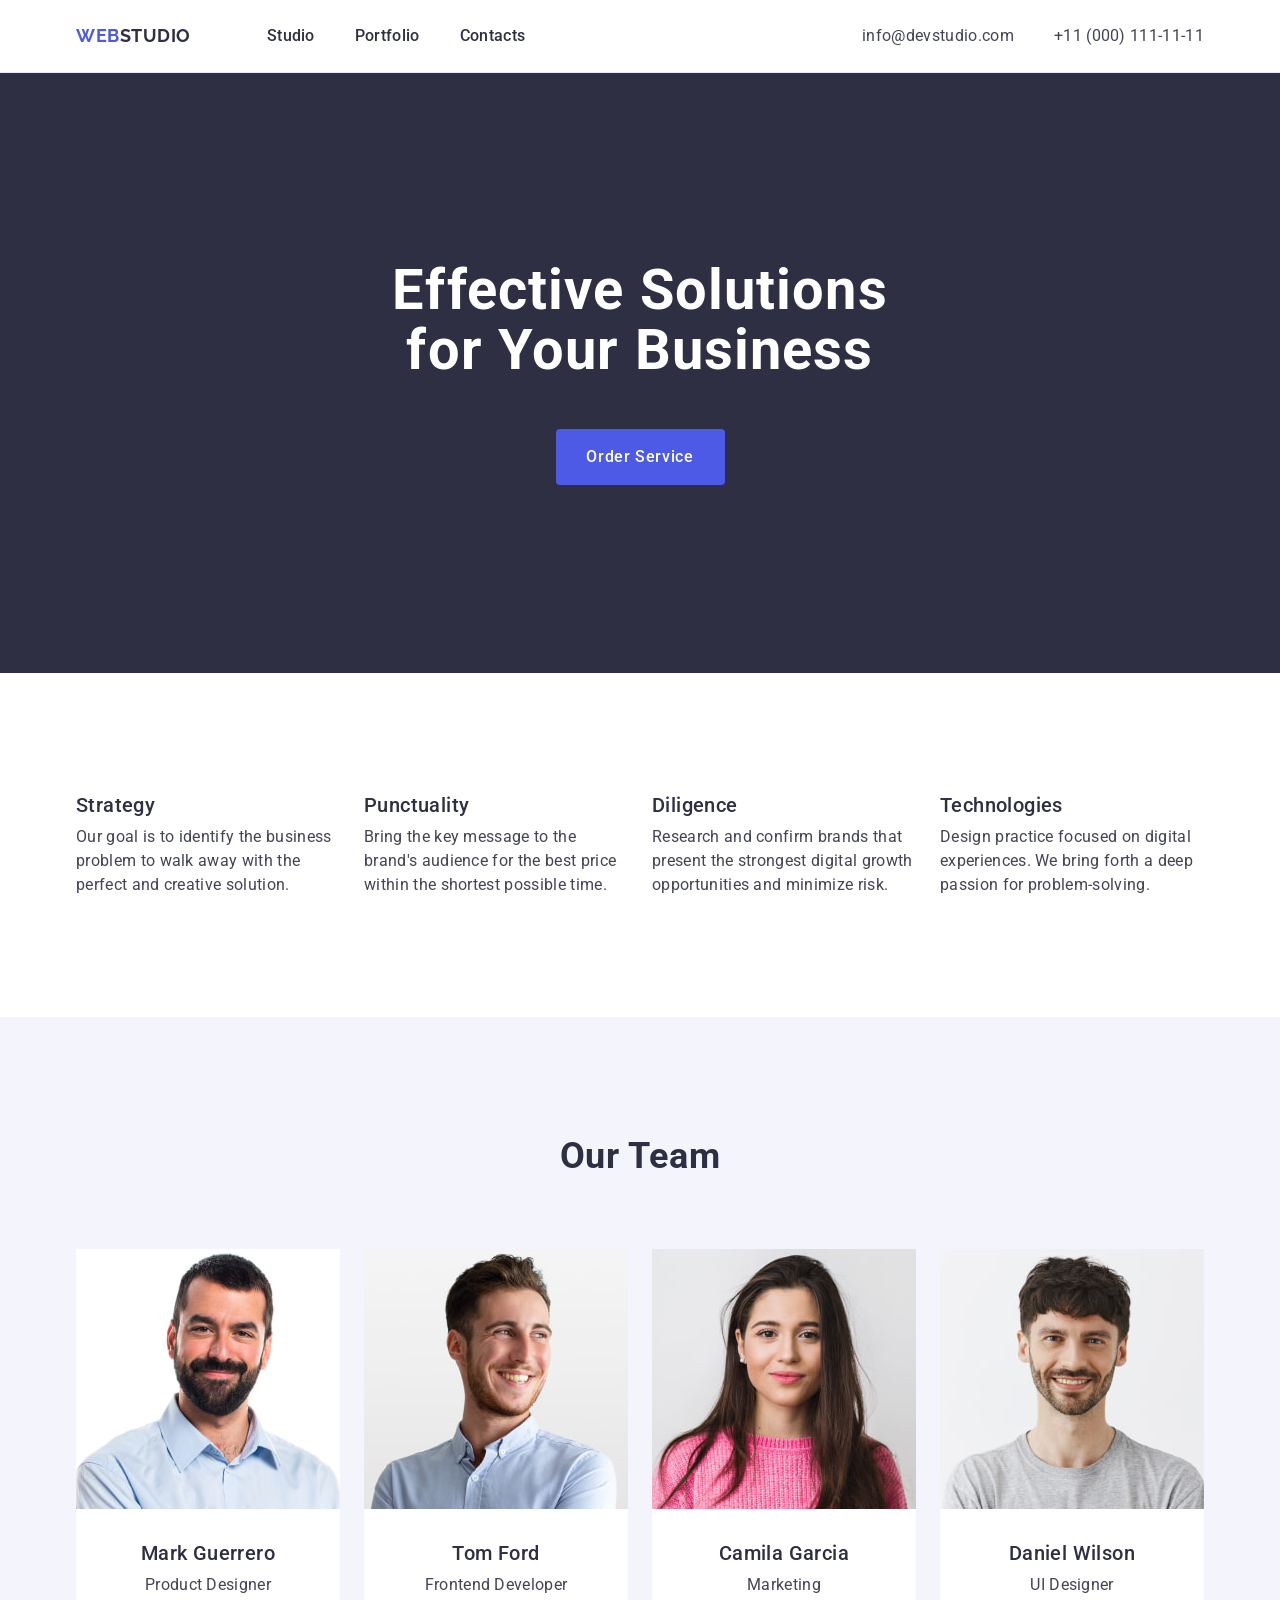
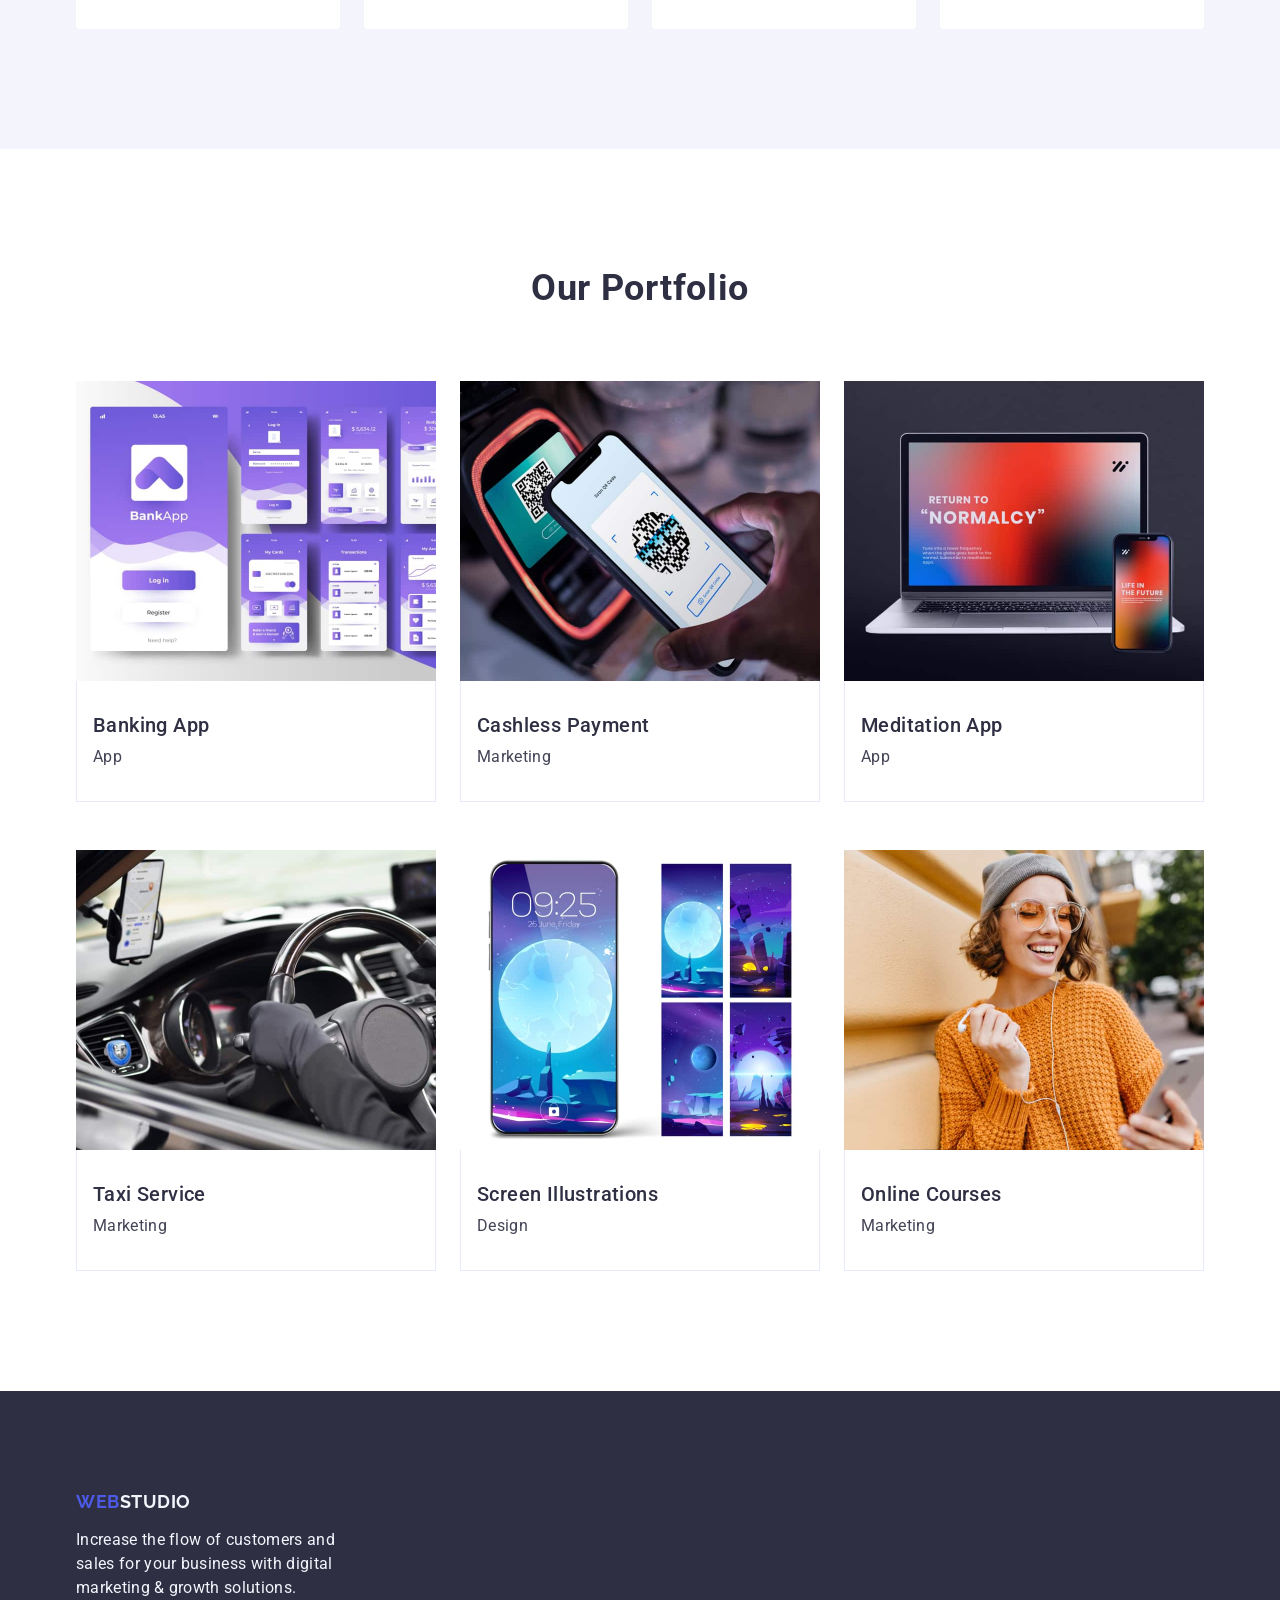
==== index.html @ eda713e6 "Initial commit" ====
<!DOCTYPE html>
<html lang="en">
  <head>
    <meta charset="UTF-8" />
    <meta http-equiv="X-UA-Compatible" content="IE=edge" />
    <meta name="viewport" content="width=device-width, initial-scale=1.0" />
    <meta name="description" content="Effective Solutions for Your Business" />
    <title>WebStudio</title>
    <link rel="preconnect" href="https://fonts.googleapis.com" />
    <link rel="preconnect" href="https://fonts.gstatic.com" crossorigin />
    <link
      rel="stylesheet"
      href="https://fonts.googleapis.com/css2?family=Raleway:wght@800&family=Roboto:wght@400;500;700&display=swap"
    />
    <link
      rel="stylesheet"
      href="https://cdnjs.cloudflare.com/ajax/libs/modern-normalize/2.0.0/modern-normalize.min.css"
    />
    <link rel="stylesheet" href="./css/styles.css" />
  </head>
  <body class="body">
    <!--Header section-->
    <header class="header">
      <div class="container header-container">
        <nav class="header-nav">
          <a class="header-logo link" href="./index.html"
            >Web<span class="accent">Studio</span></a
          >
          <ul class="header-list">
            <li>
              <a class="header-link link" href="./index.html">Studio</a>
            </li>
            <li>
              <a class="header-link link" href="">Portfolio</a>
            </li>
            <li>
              <a class="header-link link" href="">Contacts</a>
            </li>
          </ul>
        </nav>
        <address class="address">
          <ul class="address-list">
            <li class="address-item">
              <a class="contacts-link link" href="mailto:info@devstudio.com"
                >info@devstudio.com</a
              >
            </li>
            <li class="address-item">
              <a class="contacts-link link" href="tel:+110001111111"
                >+11 (000) 111-11-11</a
              >
            </li>
          </ul>
        </address>
      </div>
    </header>
    <!--Main block-->
    <main>
      <!--Hero section-->
      <section class="hero">
        <div class="container">
          <h1 class="hero-title">Effective Solutions for Your Business</h1>
          <button class="hero-button" type="button">Order Service</button>
        </div>
      </section>
      <!--Benefits section-->
      <section class="benefits">
        <div class="container">
          <h2 class="visually-hidden">Benefits section</h2>
          <ul class="benefits-list">
            <li class="benefits-item">
              <h3 class="benefits-titles">Strategy</h3>
              <p class="benefits-text">
                Our goal is to identify the business problem to walk away with
                the perfect and creative solution.
              </p>
            </li>
            <li class="benefits-item">
              <h3 class="benefits-titles">Punctuality</h3>
              <p class="benefits-text">
                Bring the key message to the brand's audience for the best price
                within the shortest possible time.
              </p>
            </li>
            <li class="benefits-item">
              <h3 class="benefits-titles">Diligence</h3>
              <p class="benefits-text">
                Research and confirm brands that present the strongest digital
                growth opportunities and minimize risk.
              </p>
            </li>
            <li class="benefits-item">
              <h3 class="benefits-titles">Technologies</h3>
              <p class="benefits-text">
                Design practice focused on digital experiences. We bring forth a
                deep passion for problem-solving.
              </p>
            </li>
          </ul>
        </div>
      </section>
      <!--Team section-->
      <section class="team">
        <div class="container">
          <h2 class="team-title">Our Team</h2>
          <ul class="team-list">
            <li class="team-item">
              <img src="./images/imgdd.jpg" alt="markguerrero" width="264" />
              <div class="team-container">
                <h3 class="team-titles">Mark Guerrero</h3>
                <p class="team-text">Product Designer</p>
              </div>
            </li>
            <li class="team-item">
              <img src="./images/imgqq.jpg" alt="tomford" width="264" />
              <div class="team-container">
                <h3 class="team-titles">Tom Ford</h3>
                <p class="team-text">Frontend Developer</p>
              </div>
            </li>
            <li class="team-item">
              <img src="./images/imgpp.jpg" alt="camilagarcia" width="264" />
              <div class="team-container">
                <h3 class="team-titles">Camila Garcia</h3>
                <p class="team-text">Marketing</p>
              </div>
            </li>
            <li class="team-item">
              <img src="./images/imgll.jpg" alt="danielwilson" width="264" />
              <div class="team-container">
                <h3 class="team-titles">Daniel Wilson</h3>
                <p class="team-text">UI Designer</p>
              </div>
            </li>
          </ul>
        </div>
      </section>
      <!--Portfolio section-->
      <section class="portfolio">
        <div class="container">
          <h2 class="portfolio-title">Our Portfolio</h2>
          <ul class="portfolio-list">
            <li class="portfolio-item">
              <img src="./images/img-app.jpg" alt="bank-app-img" width="360" />
              <div class="portfolio-container">
                <h3 class="row-title">Banking App</h3>
                <p class="row-text">App</p>
              </div>
            </li>
            <li class="portfolio-item">
              <img src="./images/img-pay.jpg" alt="qr-code-img" width="360" />
              <div class="portfolio-container">
                <h3 class="row-title">Cashless Payment</h3>
                <p class="row-text">Marketing</p>
              </div>
            </li>
            <li class="portfolio-item">
              <img
                src="./images/img-gadgets.jpg"
                alt="life-in-the-future-img"
                width="360"
              />
              <div class="portfolio-container">
                <h3 class="row-title">Meditation App</h3>
                <p class="row-text">App</p>
              </div>
            </li>
            <li class="portfolio-item">
              <img
                src="./images/img-nav.jpg"
                alt="navigation-img"
                width="360"
              />
              <div class="portfolio-container">
                <h3 class="row-title">Taxi Service</h3>
                <p class="row-text">Marketing</p>
              </div>
            </li>
            <li class="portfolio-item">
              <img
                src="./images/img-phone.jpg"
                alt="wallpaper-theme-img"
                width="360"
              />
              <div class="portfolio-container">
                <h3 class="row-title">Screen Illustrations</h3>
                <p class="row-text">Design</p>
              </div>
            </li>
            <li class="portfolio-item">
              <img
                src="./images/img-girl.jpg"
                alt="girl-airpods-img"
                width="360"
              />
              <div class="portfolio-container">
                <h3 class="row-title">Online Courses</h3>
                <p class="row-text">Marketing</p>
              </div>
            </li>
          </ul>
        </div>
      </section>
    </main>
    <!--Footer section-->
    <footer class="footer">
      <div class="container">
        <a class="footer-logo link" href="./index.html"
          >Web<span class="footer-accent">Studio</span></a
        >
        <p class="footer-text">
          Increase the flow of customers and sales for your business with
          digital marketing & growth solutions.
        </p>
      </div>
    </footer>
  </body>
</html>
---- css/styles.css ----
body {
  font-family: "Roboto", sans-serif;
  color: #434455;
  background-color: var(--primary-white-color);
}
a {
  text-decoration: none;
}
p,
h1,
h2,
h3,
h4,
h5,
h6 {
  margin-top: 0;
  margin-bottom: 0;
}
ul,
ol {
  margin-top: 0;
  margin-bottom: 0;
  padding-left: 0;
}
li {
  list-style-type: none;
}
button {
  cursor: pointer;
}
img {
  display: block;
}
.container {
  max-width: 1158px;
  padding-left: 15px;
  padding-right: 15px;
  margin: 0 auto;
}
:root {
  --primary-white-color: #ffffff;
  --brand-color: #2e2f42;
  --primary-accent-color: #4d5ae5;
  --secondary-accent-color: #f4f4fd;
  --primary-color: #434455;
  --active-link-color: #404bbf;
}

/*Header section*/
.header {
  background: #ffffff;
  border-bottom: 1px solid #e7e9fc;
}
.header-list {
  display: flex;
  gap: 40px;
}
.header-container {
  display: flex;
  align-items: center;
  margin: 0 auto;
}
.header-nav {
  display: flex;
  margin-right: auto;
  align-items: center;
}
.header-logo {
  font-family: "Raleway", sans-serif;
  font-weight: 700;
  font-size: 18px;
  line-height: 1.17;
  letter-spacing: 0.03em;
  text-transform: uppercase;
  color: #4d5ae5;
  margin-right: 76px;
}
.link {
  text-decoration: none;
}
.accent {
  color: var(--brand-color);
}
.header-link {
  font-weight: 500;
  font-size: 16px;
  line-height: 1.5;
  letter-spacing: 0.02em;
  color: var(--brand-color);
  padding: 24px 0;
  display: block;
}
.header-link:hover {
  color: #404bbf;
}
.header-link:focus {
  color: #404bbf;
}
.address {
  font-style: normal;
  color: #434455;
}
.address-list {
  display: flex;
  gap: 40px;
  align-items: center;
}
.address-item {
  font-style: normal;
  font-weight: 400;
  font-size: 16px;
  line-height: 1.5;
  letter-spacing: 0.02em;
}
.contacts-link {
  color: #434455;
}
.contacts-link:hover {
  color: #404bbf;
}
.contacts-link:focus {
  color: #404bbf;
}
/*Hero section*/
.hero {
  background: var(--brand-color);
  padding-top: 188px;
  padding-bottom: 188px;
}
.hero-title {
  font-style: normal;
  font-weight: 700;
  font-size: 56px;
  line-height: 1.07;
  text-align: center;
  letter-spacing: 0.02em;
  margin-left: auto;
  margin-right: auto;
  color: #ffffff;
  margin-bottom: 48px;
  max-width: 496px;
}
.hero-button {
  font-family: "Roboto", sans-serif;
  font-weight: 500;
  font-size: 16px;
  line-height: 1.5;
  letter-spacing: 0.04em;
  cursor: pointer;
  background: #4d5ae5;
  color: #ffffff;
  margin-left: auto;
  margin-right: auto;
  border: none;
  height: 56px;
  display: block;
  min-width: 169px;
  border-radius: 4px;
}
.hero-button:hover {
  background-color: #404bbf;
}
.hero-button:focus {
  background-color: #404bbf;
}
/*Benefits section*/
.benefits {
  background-color: #ffffff;
  padding-top: 120px;
  padding-bottom: 120px;
}
.benefits-list {
  display: flex;
  flex-wrap: wrap;
  justify-content: center;
  gap: 24px;
}
.benefits-item {
  width: calc((100% - 72px) / 4);
  flex-shrink: 0;
}
.benefits-titles {
  font-style: normal;
  font-weight: 500;
  font-size: 20px;
  line-height: 1.2;
  letter-spacing: 0.02em;
  color: var(--brand-color);
  margin-bottom: 8px;
}
.benefits-text {
  font-size: 16px;
  line-height: 1.5;
  letter-spacing: 0.02em;
  color: #434455;
}
/*Team section*/
.team {
  padding-top: 120px;
  padding-bottom: 120px;
  background-color: #f4f4fd;
}
.team-container {
  padding-top: 32px;
  padding-bottom: 32px;
  text-align: center;
}
.team-list {
  display: flex;
  flex-wrap: wrap;
  justify-content: center;
  gap: 24px;
}
.team-title {
  font-style: normal;
  font-weight: 700;
  font-size: 36px;
  line-height: 1.11;
  text-align: center;
  letter-spacing: 0.02em;
  text-transform: capitalize;
  color: var(--brand-color);
  margin-bottom: 72px;
}
.team-item {
  width: calc((100% - 72px) / 4);
  border-radius: 0px 0px 4px 4px;
  background-color: #ffffff;
}
.team-titles {
  font-style: normal;
  font-weight: 500;
  font-size: 20px;
  line-height: 1.2;
  letter-spacing: 0.02em;
  color: var(--brand-color);
  margin-bottom: 8px;
}
.team-text {
  font-style: normal;
  font-weight: 400;
  font-size: 16px;
  line-height: 1.5;
  letter-spacing: 0.02em;
  color: #434455;
}
/*Portfolio section*/
.portfolio {
  padding-top: 120px;
  padding-bottom: 120px;
  background-color: #ffffff;
}
.portfolio-container {
  padding: 32px 16px;
  border: 1px solid #e7e9fc;
  border-top: none;
}
.portfolio-list {
  display: flex;
  justify-content: center;
  flex-wrap: wrap;
  gap: 48px 24px;
}
.portfolio-item {
  width: calc((100% - 48px) / 3);
}
.portfolio-title {
  font-style: normal;
  font-weight: 700;
  font-size: 36px;
  line-height: 1.11;
  text-align: center;
  letter-spacing: 0.02em;
  text-transform: capitalize;
  color: var(--brand-color);
  margin-bottom: 72px;
}
.main-button {
  font-family: "Roboto", sans-serif;
  font-weight: 500;
  font-size: 16px;
  line-height: 1.5;
  letter-spacing: 0.04em;
  cursor: pointer;
  color: var(--primary-accent-color);
  background-color: var(--secondary-accent-color);
}

.main-button:hover {
  color: #ffffff;
  background-color: #404bbf;
}

.main-button:focus {
  color: #ffffff;
  background-color: #404bbf;
}

.row-title {
  font-weight: 500;
  font-size: 20px;
  line-height: 1.2;
  letter-spacing: 0.02em;
  color: var(--brand-color);
  margin-bottom: 8px;
}

.row-text {
  font-size: 16px;
  line-height: 1.5;
  letter-spacing: 0.02em;
  color: var(--primary-color);
}
/*Footer section*/
.footer {
  padding-top: 100px;
  padding-bottom: 100px;
  background: var(--brand-color);
}
.footer-logo {
  font-family: "Raleway", sans-serif;
  font-weight: 700;
  font-size: 18px;
  line-height: 1.17;
  letter-spacing: 0.03em;
  text-transform: uppercase;
  color: #4d5ae5;
  margin-bottom: 16px;
  display: inline-block;
}
.footer-text {
  width: 264px;
  font-size: 16px;
  line-height: 1.5;
  letter-spacing: 0.02em;
  color: #f4f4fd;
}
.footer-accent {
  color: #f4f4fd;
}
.visually-hidden {
  position: absolute;
  width: 1px;
  height: 1px;
  margin: -1px;
  border: 0;
  padding: 0;
  white-space: nowrap;
  clip-path: inset(100%);
  clip: rect(0 0 0 0);
  overflow: hidden;
}
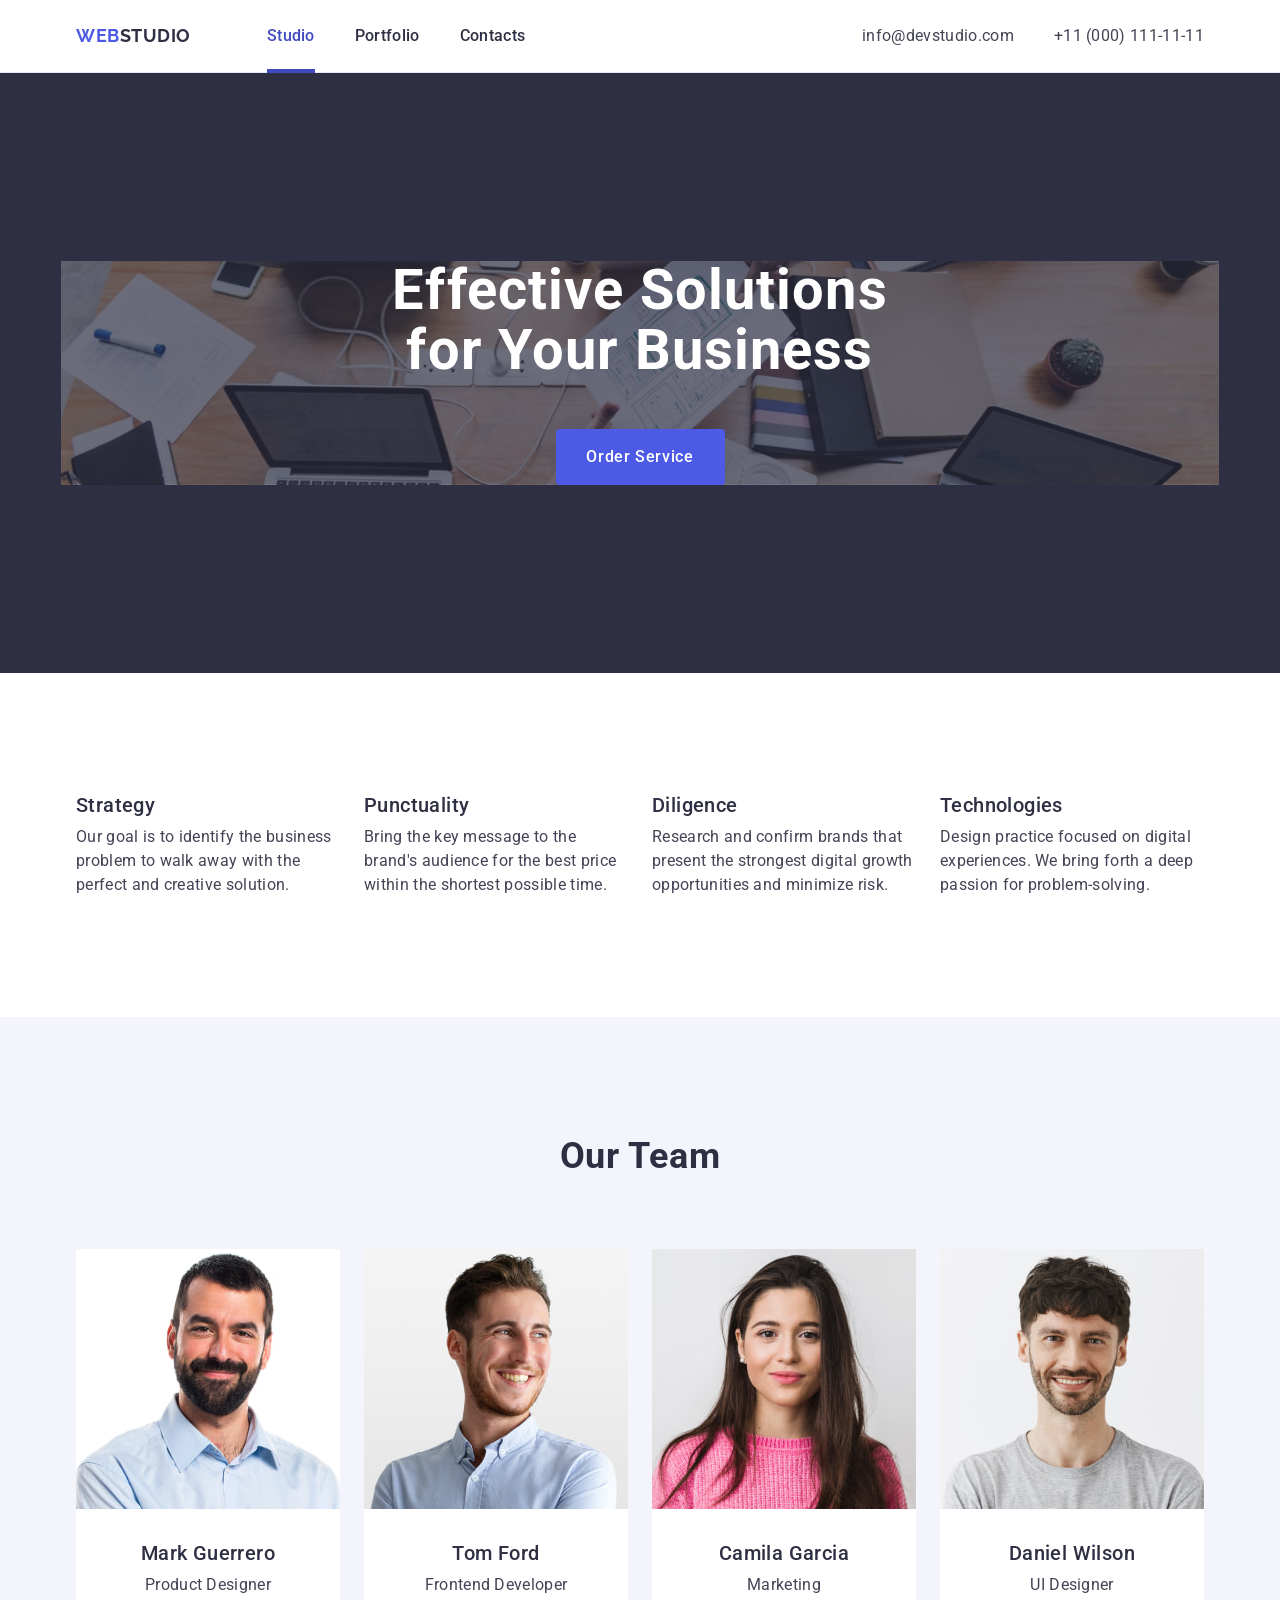
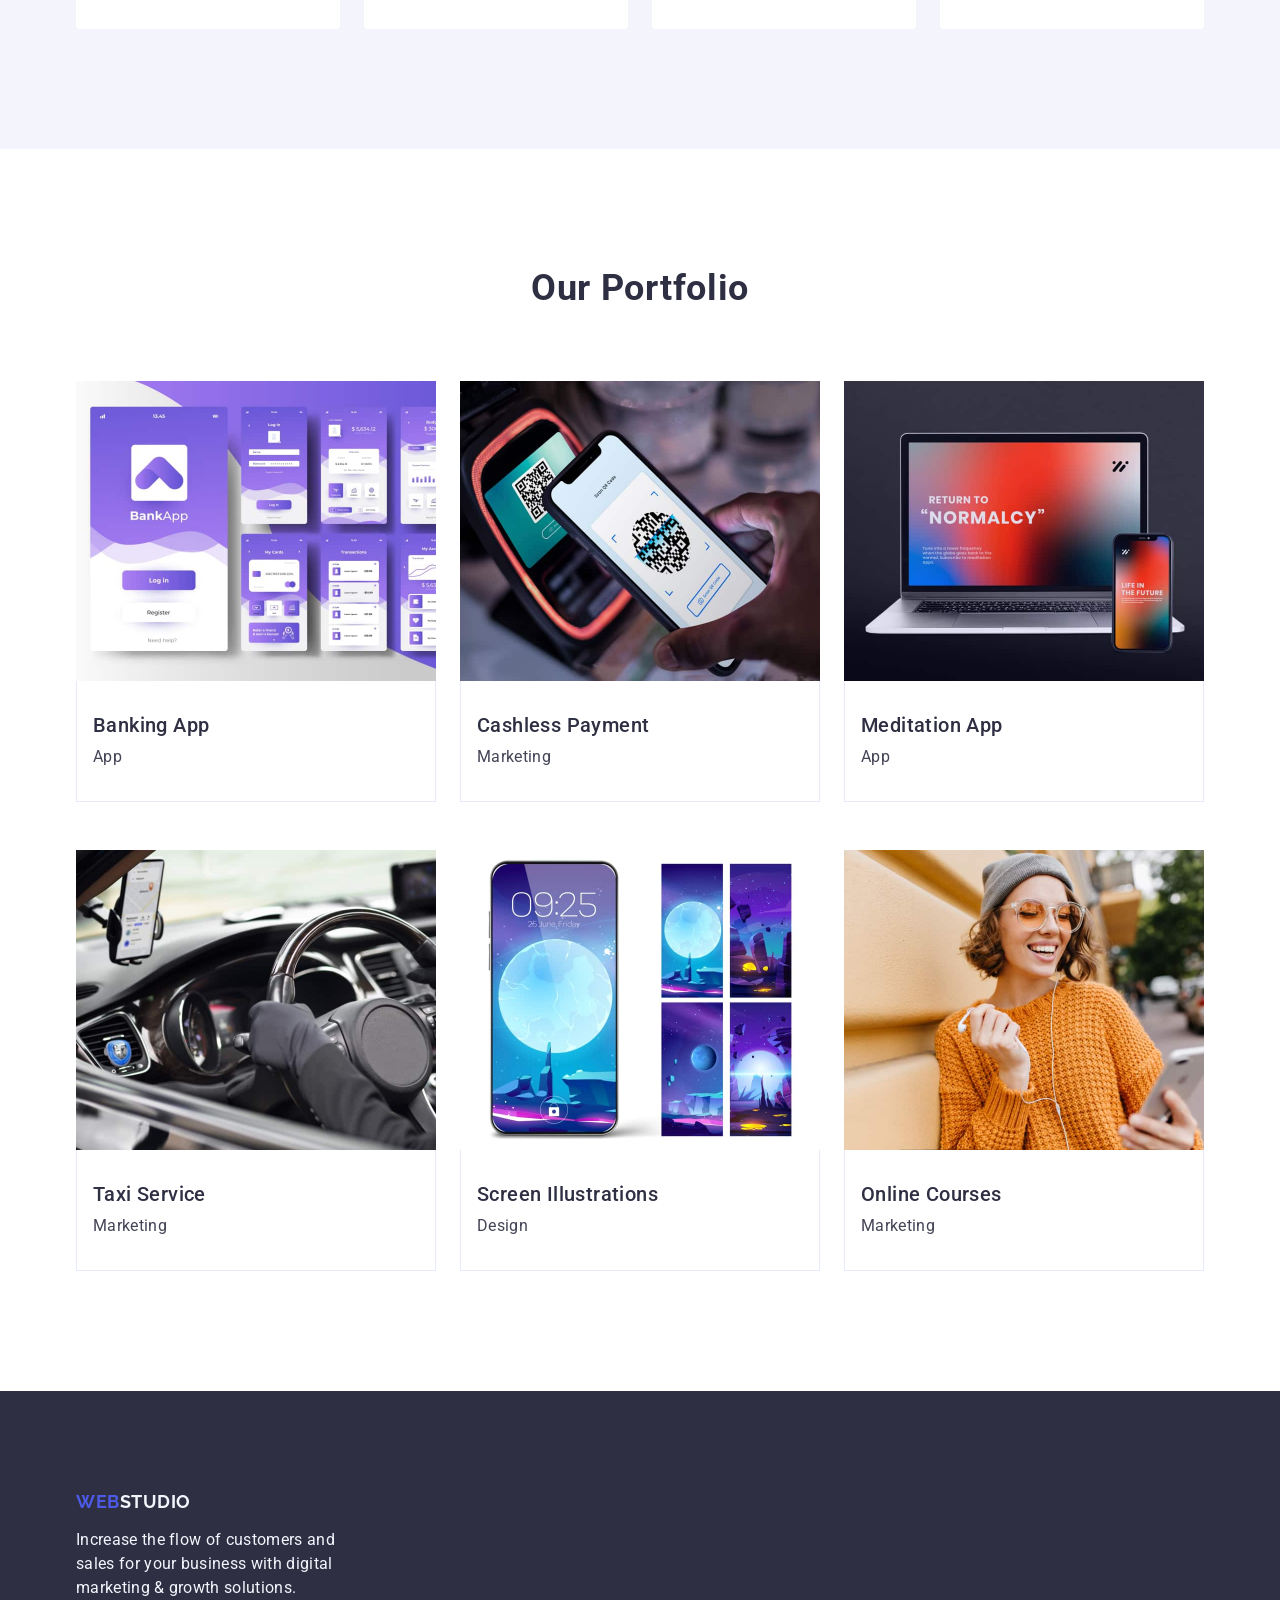
==== commit 059cc03f: "Summary (required)" ====
--- a/index.html
+++ b/index.html
@@ -28,7 +28,7 @@
           >
           <ul class="header-list">
             <li>
-              <a class="header-link link" href="./index.html">Studio</a>
+              <a class="header-link link current" href="./index.html">Studio</a>
             </li>
             <li>
               <a class="header-link link" href="">Portfolio</a>
@@ -58,7 +58,7 @@
     <main>
       <!--Hero section-->
       <section class="hero">
-        <div class="container">
+        <div class="container hero-container">
           <h1 class="hero-title">Effective Solutions for Your Business</h1>
           <button class="hero-button" type="button">Order Service</button>
         </div>
--- a/css/styles.css
+++ b/css/styles.css
@@ -89,6 +89,7 @@
   color: var(--brand-color);
   padding: 24px 0;
   display: block;
+  transition: color 250ms cubic-bezier(0.4, 0, 0.2, 1);
 }
 .header-link:hover {
   color: #404bbf;
@@ -96,8 +97,22 @@
 .header-link:focus {
   color: #404bbf;
 }
+.current {
+  position: relative;
+  color: #404bbf;
+}
+.current::after {
+  content: "";
+  position: absolute;
+  left: 0;
+  bottom: -1px;
+  background-color: #404bbf;
+  height: 4px;
+  width: 100%;
+}
 .address {
   font-style: normal;
+  margin-left: auto;
   color: #434455;
 }
 .address-list {
@@ -106,7 +121,6 @@
   align-items: center;
 }
 .address-item {
-  font-style: normal;
   font-weight: 400;
   font-size: 16px;
   line-height: 1.5;
@@ -114,6 +128,7 @@
 }
 .contacts-link {
   color: #434455;
+  transition: color cubic-bezier(0.4, 0, 0.2, 1);
 }
 .contacts-link:hover {
   color: #404bbf;
@@ -126,6 +141,16 @@
   background: var(--brand-color);
   padding-top: 188px;
   padding-bottom: 188px;
+}
+.hero-container {
+  background-image: linear-gradient(
+      rgba(46, 47, 66, 0.7),
+      rgba(46, 47, 66, 0.7)
+    ),
+    url(../images/people-office\ 1.jpg);
+  background-repeat: no-repeat;
+  background-position: center;
+  background-size: cover;
 }
 .hero-title {
   font-style: normal;
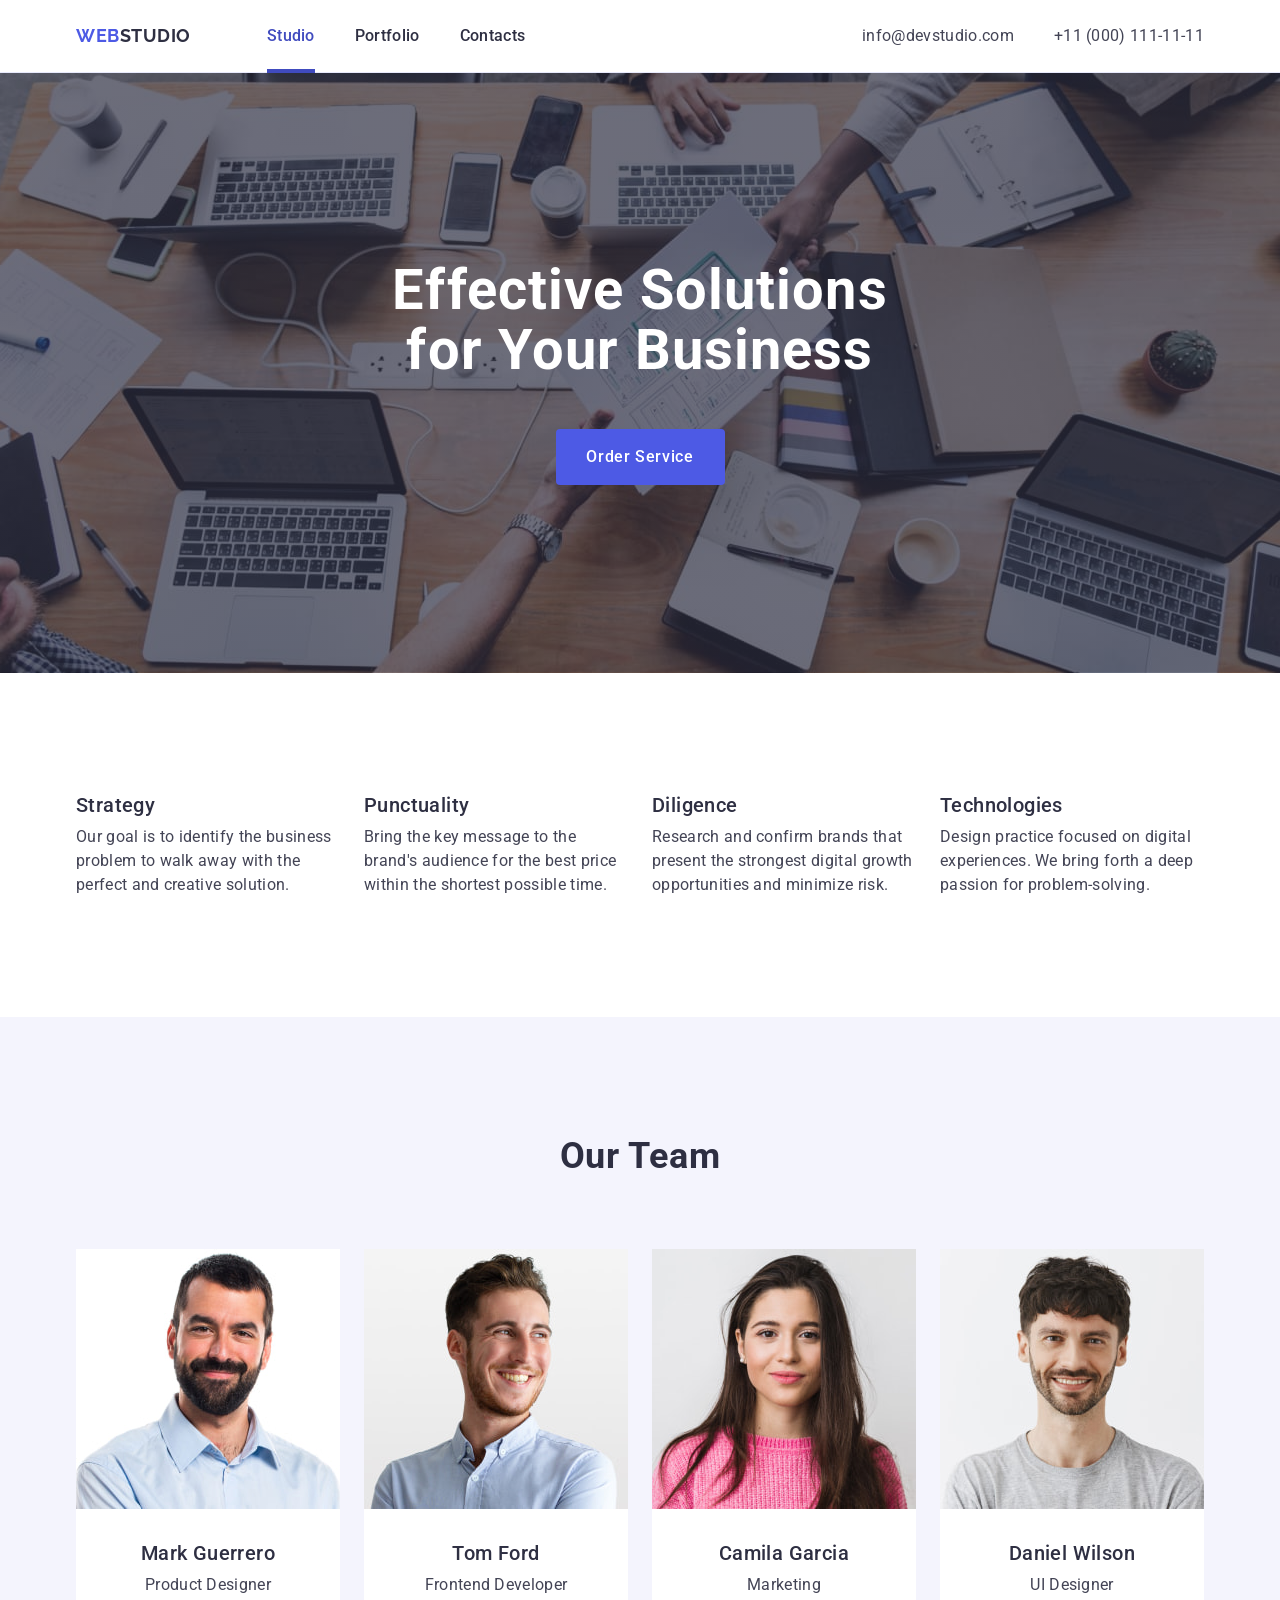
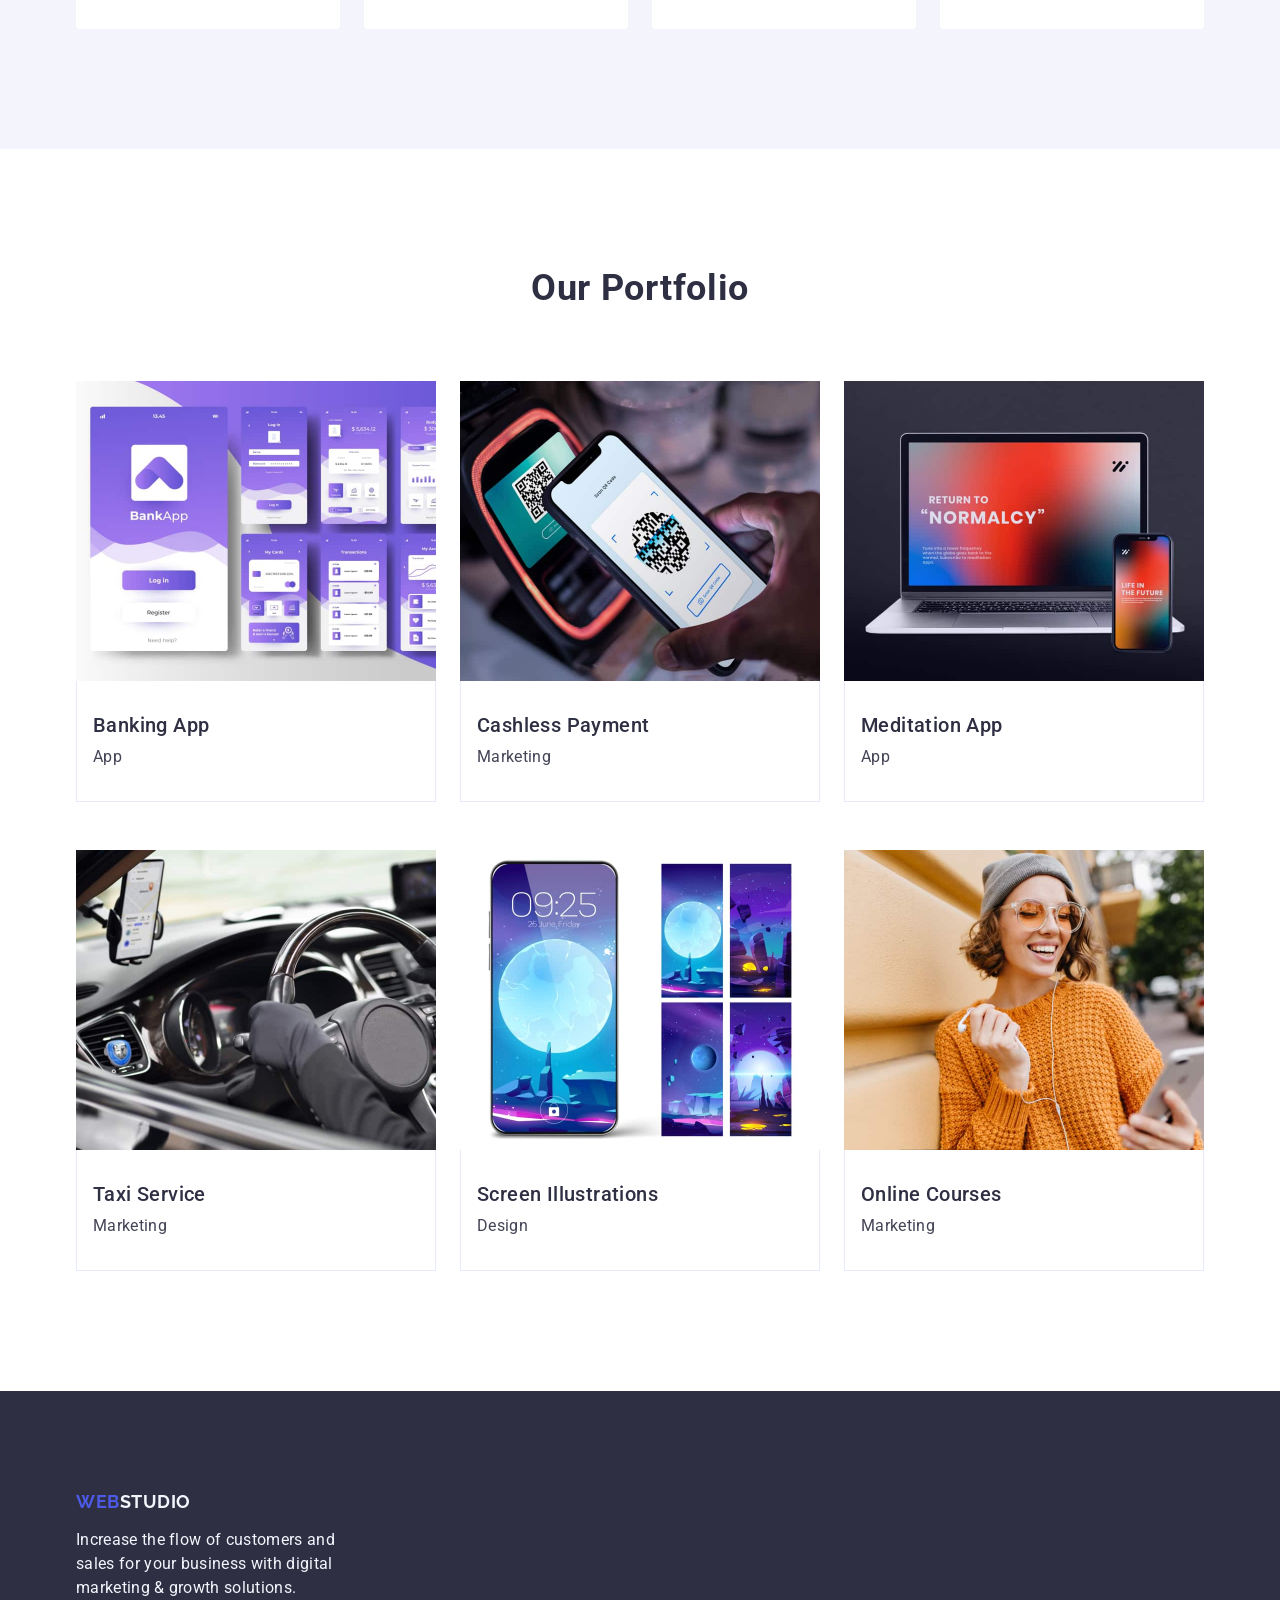
==== commit b3e2a985: "Summary (required)" ====
--- a/index.html
+++ b/index.html
@@ -58,7 +58,7 @@
     <main>
       <!--Hero section-->
       <section class="hero">
-        <div class="container hero-container">
+        <div class="container">
           <h1 class="hero-title">Effective Solutions for Your Business</h1>
           <button class="hero-button" type="button">Order Service</button>
         </div>
--- a/css/styles.css
+++ b/css/styles.css
@@ -141,8 +141,6 @@
   background: var(--brand-color);
   padding-top: 188px;
   padding-bottom: 188px;
-}
-.hero-container {
   background-image: linear-gradient(
       rgba(46, 47, 66, 0.7),
       rgba(46, 47, 66, 0.7)
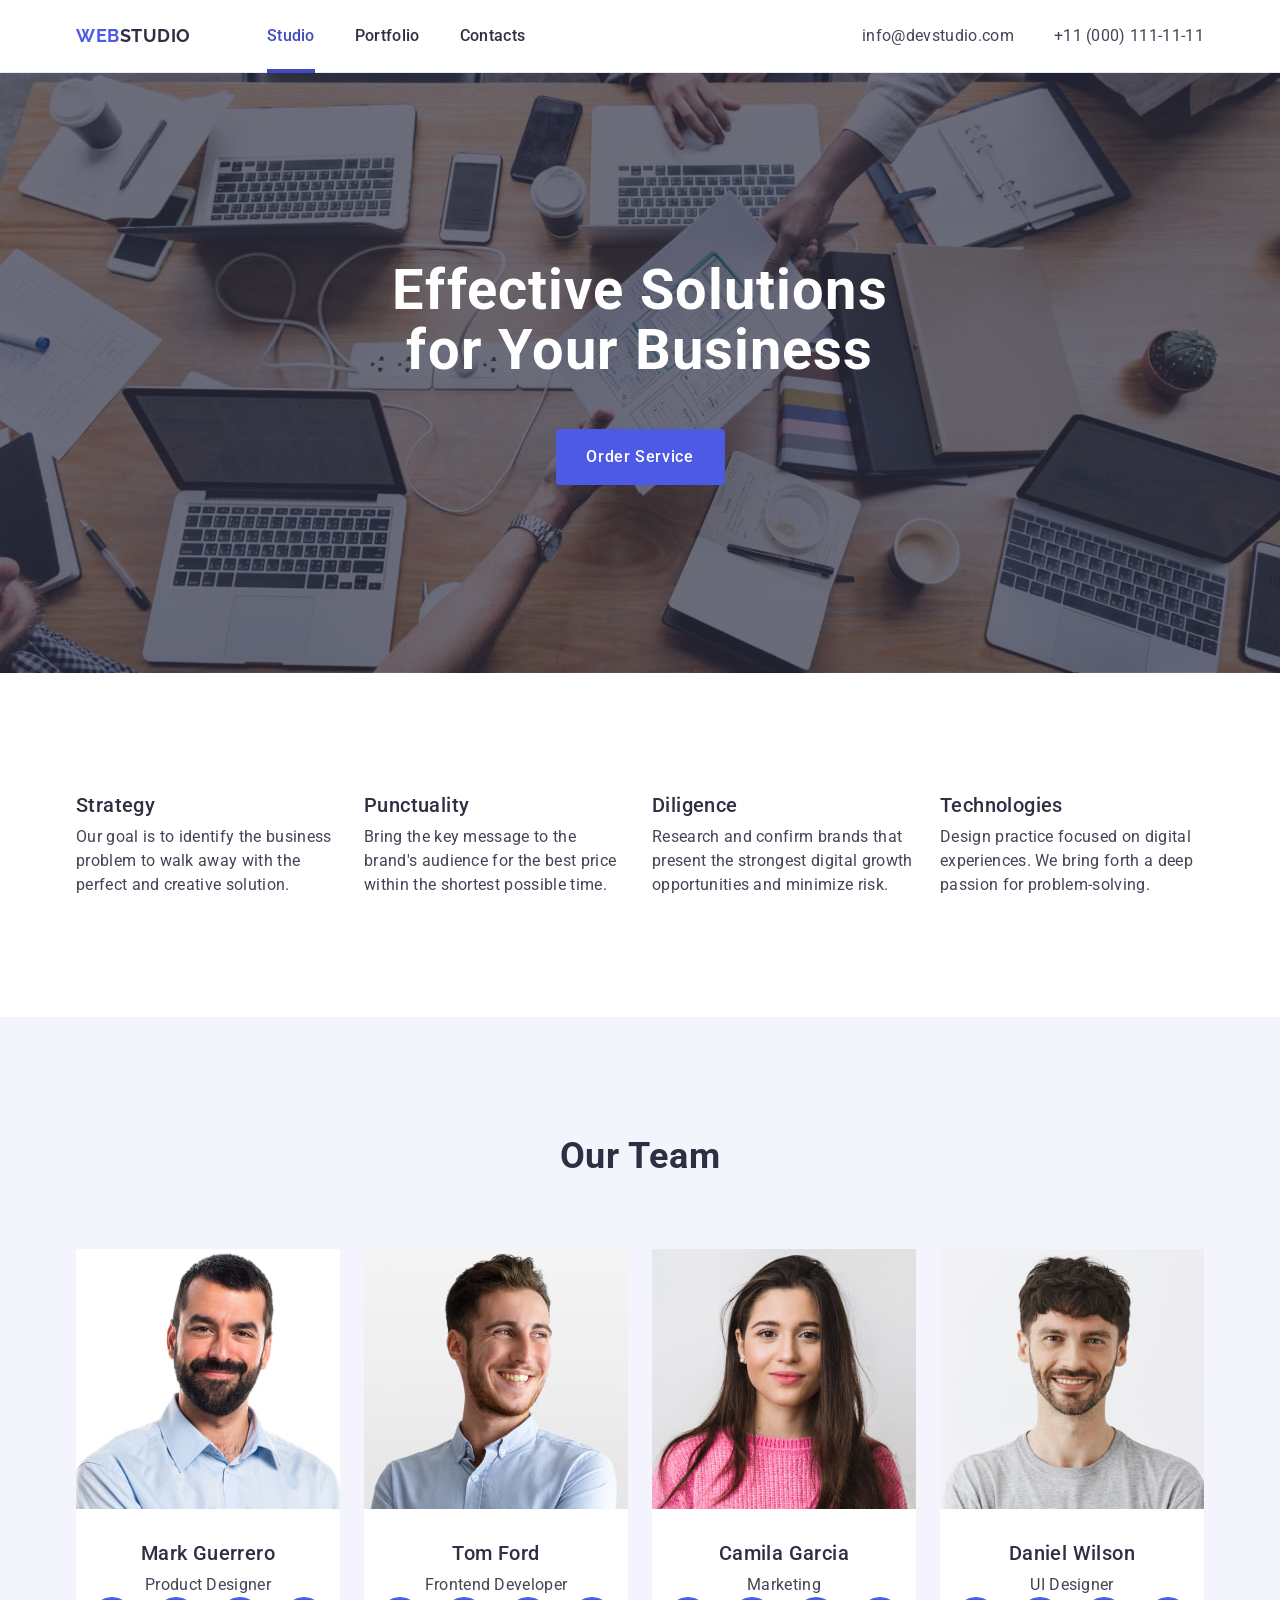
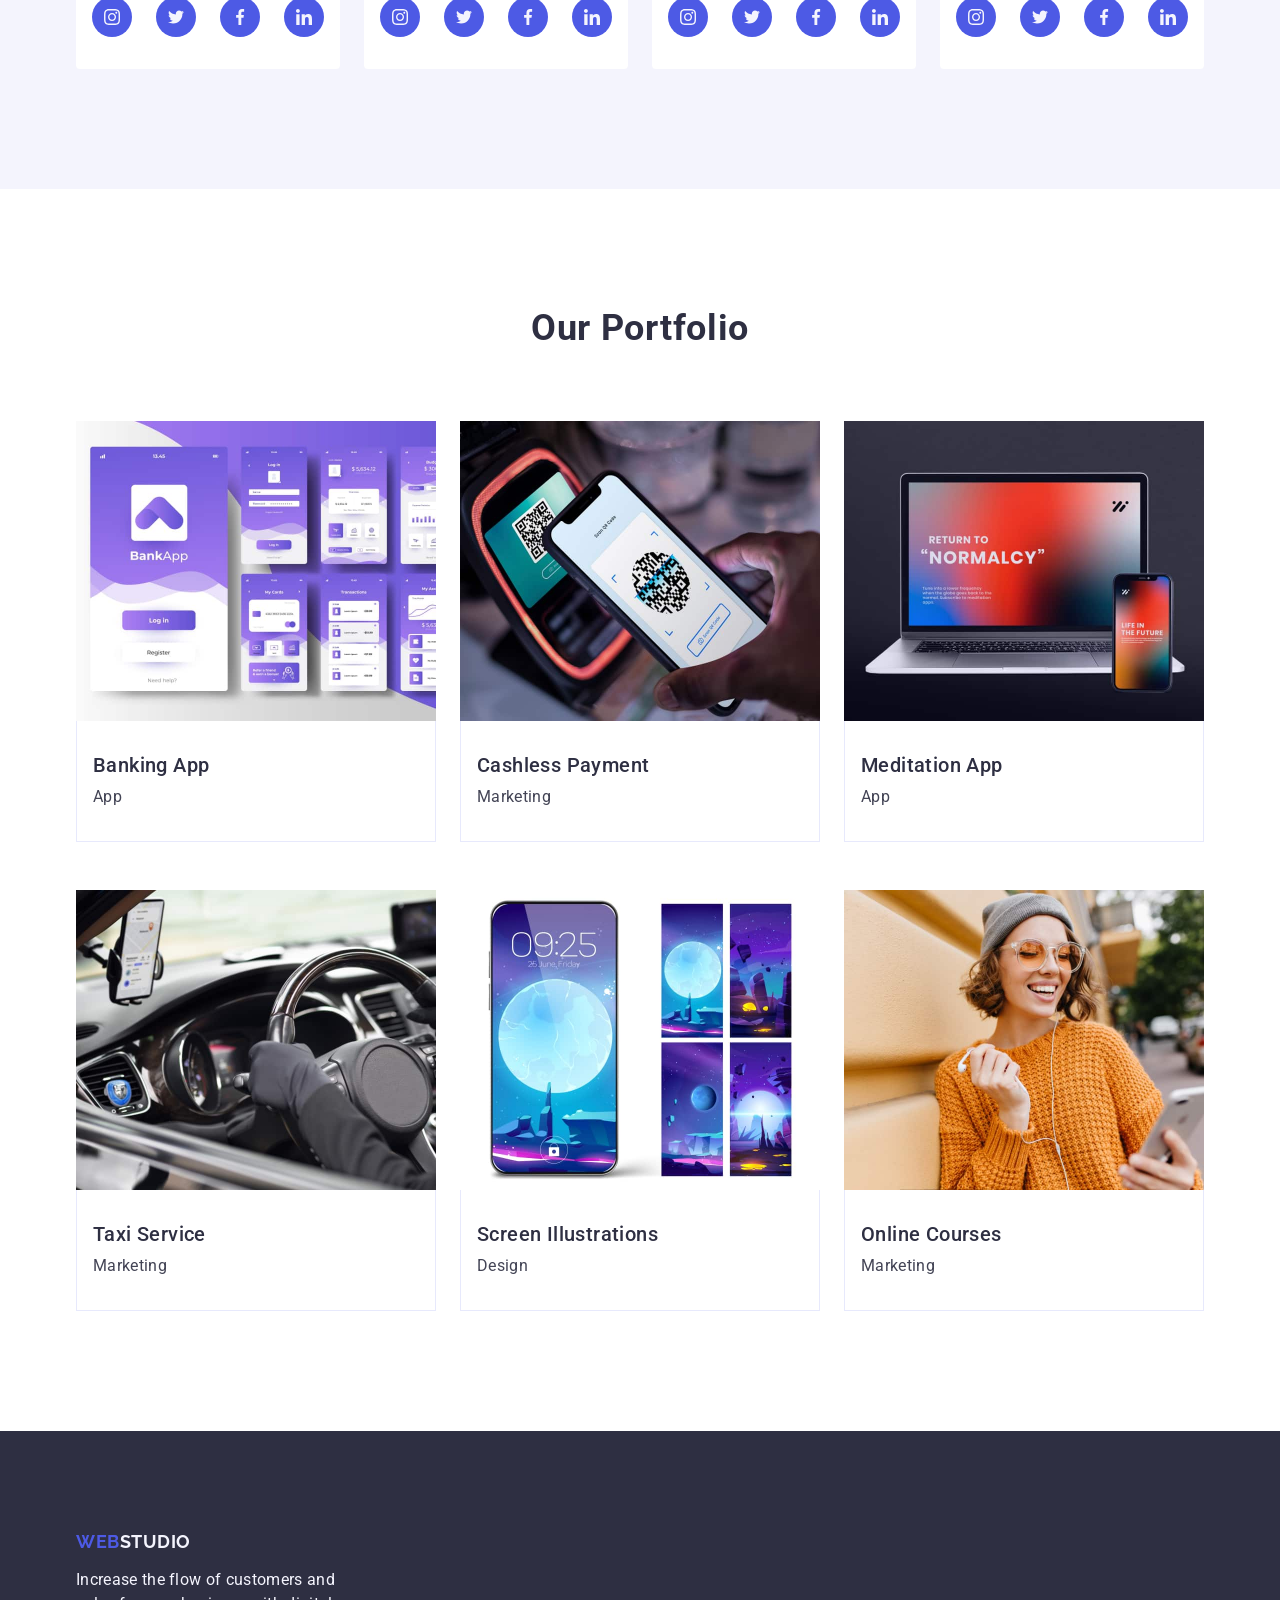
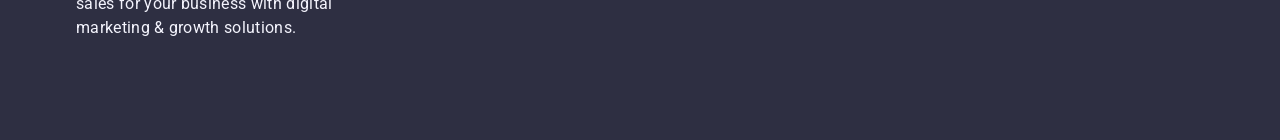
==== commit 2fd04efc: "Summary (required)" ====
--- a/index.html
+++ b/index.html
@@ -109,6 +109,36 @@
               <div class="team-container">
                 <h3 class="team-titles">Mark Guerrero</h3>
                 <p class="team-text">Product Designer</p>
+                <ul class="social-media-list">
+                  <li class="social-media-item">
+                    <a href="" class="social-media-link">
+                      <svg class="social-media-icon" width="16" height="16">
+                        <use href="./images/icons.svg#icon-instagram"></use>
+                      </svg>
+                    </a>
+                  </li>
+                  <li class="social-media-item">
+                    <a href="" class="social-media-link">
+                      <svg class="social-media-icon" width="16" height="16">
+                        <use href="./images/icons.svg#icon-twitter"></use>
+                      </svg>
+                    </a>
+                  </li>
+                  <li class="social-media-item">
+                    <a href="" class="social-media-link">
+                      <svg class="social-media-icon" width="16" height="16">
+                        <use href="./images/icons.svg#icon-facebook"></use>
+                      </svg>
+                    </a>
+                  </li>
+                  <li class="social-media-item">
+                    <a href="" class="social-media-link">
+                      <svg class="social-media-icon" width="16" height="16">
+                        <use href="./images/icons.svg#icon-linkedin"></use>
+                      </svg>
+                    </a>
+                  </li>
+                </ul>
               </div>
             </li>
             <li class="team-item">
@@ -116,6 +146,36 @@
               <div class="team-container">
                 <h3 class="team-titles">Tom Ford</h3>
                 <p class="team-text">Frontend Developer</p>
+                <ul class="social-media-list">
+                  <li class="social-media-item">
+                    <a href="" class="social-media-link">
+                      <svg class="social-media-icon" width="16" height="16">
+                        <use href="./images/icons.svg#icon-instagram"></use>
+                      </svg>
+                    </a>
+                  </li>
+                  <li class="social-media-item">
+                    <a href="" class="social-media-link">
+                      <svg class="social-media-icon" width="16" height="16">
+                        <use href="./images/icons.svg#icon-twitter"></use>
+                      </svg>
+                    </a>
+                  </li>
+                  <li class="social-media-item">
+                    <a href="" class="social-media-link">
+                      <svg class="social-media-icon" width="16" height="16">
+                        <use href="./images/icons.svg#icon-facebook"></use>
+                      </svg>
+                    </a>
+                  </li>
+                  <li class="social-media-item">
+                    <a href="" class="social-media-link">
+                      <svg class="social-media-icon" width="16" height="16">
+                        <use href="./images/icons.svg#icon-linkedin"></use>
+                      </svg>
+                    </a>
+                  </li>
+                </ul>
               </div>
             </li>
             <li class="team-item">
@@ -123,6 +183,36 @@
               <div class="team-container">
                 <h3 class="team-titles">Camila Garcia</h3>
                 <p class="team-text">Marketing</p>
+                <ul class="social-media-list">
+                  <li class="social-media-item">
+                    <a href="" class="social-media-link">
+                      <svg class="social-media-icon" width="16" height="16">
+                        <use href="./images/icons.svg#icon-instagram"></use>
+                      </svg>
+                    </a>
+                  </li>
+                  <li class="social-media-item">
+                    <a href="" class="social-media-link">
+                      <svg class="social-media-icon" width="16" height="16">
+                        <use href="./images/icons.svg#icon-twitter"></use>
+                      </svg>
+                    </a>
+                  </li>
+                  <li class="social-media-item">
+                    <a href="" class="social-media-link">
+                      <svg class="social-media-icon" width="16" height="16">
+                        <use href="./images/icons.svg#icon-facebook"></use>
+                      </svg>
+                    </a>
+                  </li>
+                  <li class="social-media-item">
+                    <a href="" class="social-media-link">
+                      <svg class="social-media-icon" width="16" height="16">
+                        <use href="./images/icons.svg#icon-linkedin"></use>
+                      </svg>
+                    </a>
+                  </li>
+                </ul>
               </div>
             </li>
             <li class="team-item">
@@ -130,6 +220,36 @@
               <div class="team-container">
                 <h3 class="team-titles">Daniel Wilson</h3>
                 <p class="team-text">UI Designer</p>
+                <ul class="social-media-list">
+                  <li class="social-media-item">
+                    <a href="" class="social-media-link">
+                      <svg class="social-media-icon" width="16" height="16">
+                        <use href="./images/icons.svg#icon-instagram"></use>
+                      </svg>
+                    </a>
+                  </li>
+                  <li class="social-media-item">
+                    <a href="" class="social-media-link">
+                      <svg class="social-media-icon" width="16" height="16">
+                        <use href="./images/icons.svg#icon-twitter"></use>
+                      </svg>
+                    </a>
+                  </li>
+                  <li class="social-media-item">
+                    <a href="" class="social-media-link">
+                      <svg class="social-media-icon" width="16" height="16">
+                        <use href="./images/icons.svg#icon-facebook"></use>
+                      </svg>
+                    </a>
+                  </li>
+                  <li class="social-media-item">
+                    <a href="" class="social-media-link">
+                      <svg class="social-media-icon" width="16" height="16">
+                        <use href="./images/icons.svg#icon-linkedin"></use>
+                      </svg>
+                    </a>
+                  </li>
+                </ul>
               </div>
             </li>
           </ul>
--- a/css/styles.css
+++ b/css/styles.css
@@ -267,6 +267,36 @@
   letter-spacing: 0.02em;
   color: #434455;
 }
+/*Social media*/
+.social-media-list {
+  display: flex;
+  justify-content: center;
+  align-items: center;
+  gap: 24px;
+  width: calc((100%-3 * 24) / 4);
+}
+.social-media-item {
+  width: 40px;
+  height: 40px;
+}
+.social-media-link {
+  transition: background-color 250ms cubic-bezier(0.4, 0, 0.2, 1);
+  width: 100%;
+  height: 100%;
+  background-color: #4d5ae5;
+  border-radius: 50%;
+  display: flex;
+  align-items: center;
+  justify-content: center;
+  width: 40px;
+}
+.social-media-link:hover,
+.social-media-link:focus {
+  background-color: #404bbf;
+}
+.social-media-icon {
+  fill: #f4f4fd;
+}
 /*Portfolio section*/
 .portfolio {
   padding-top: 120px;
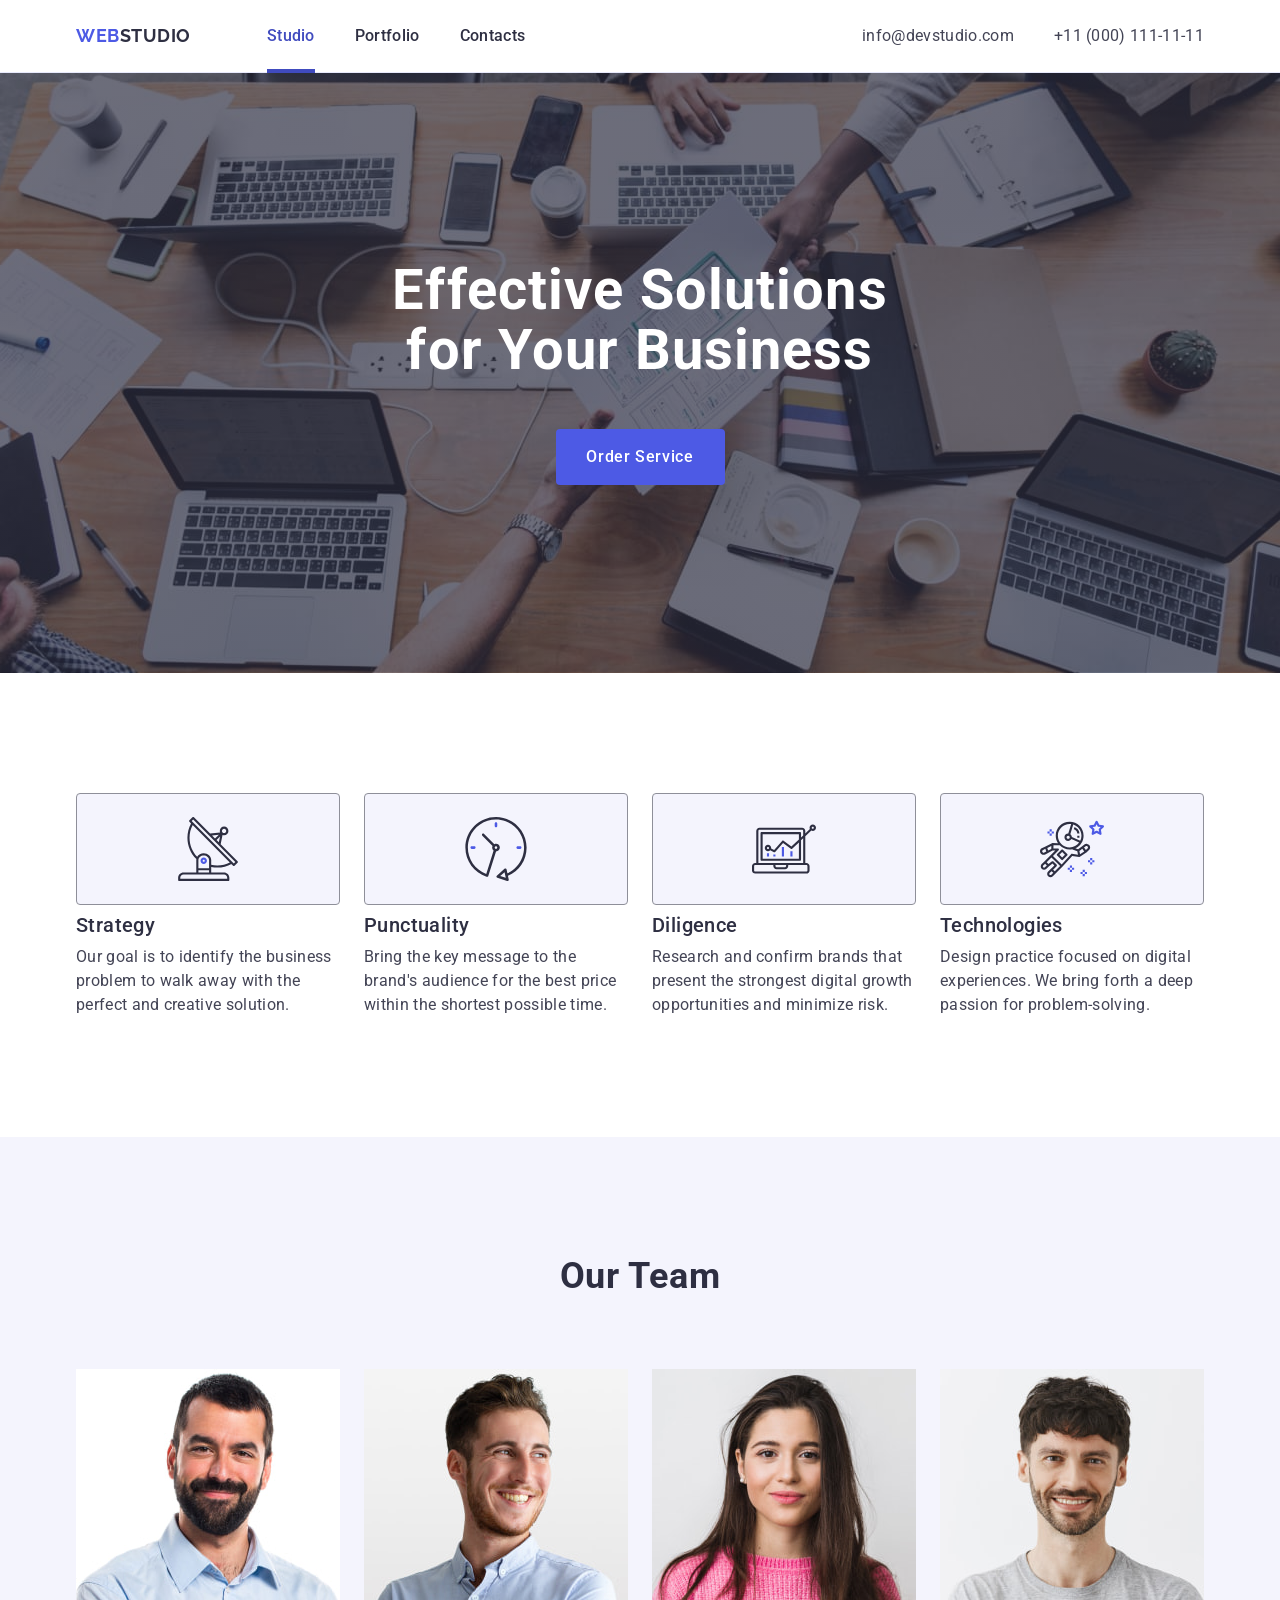
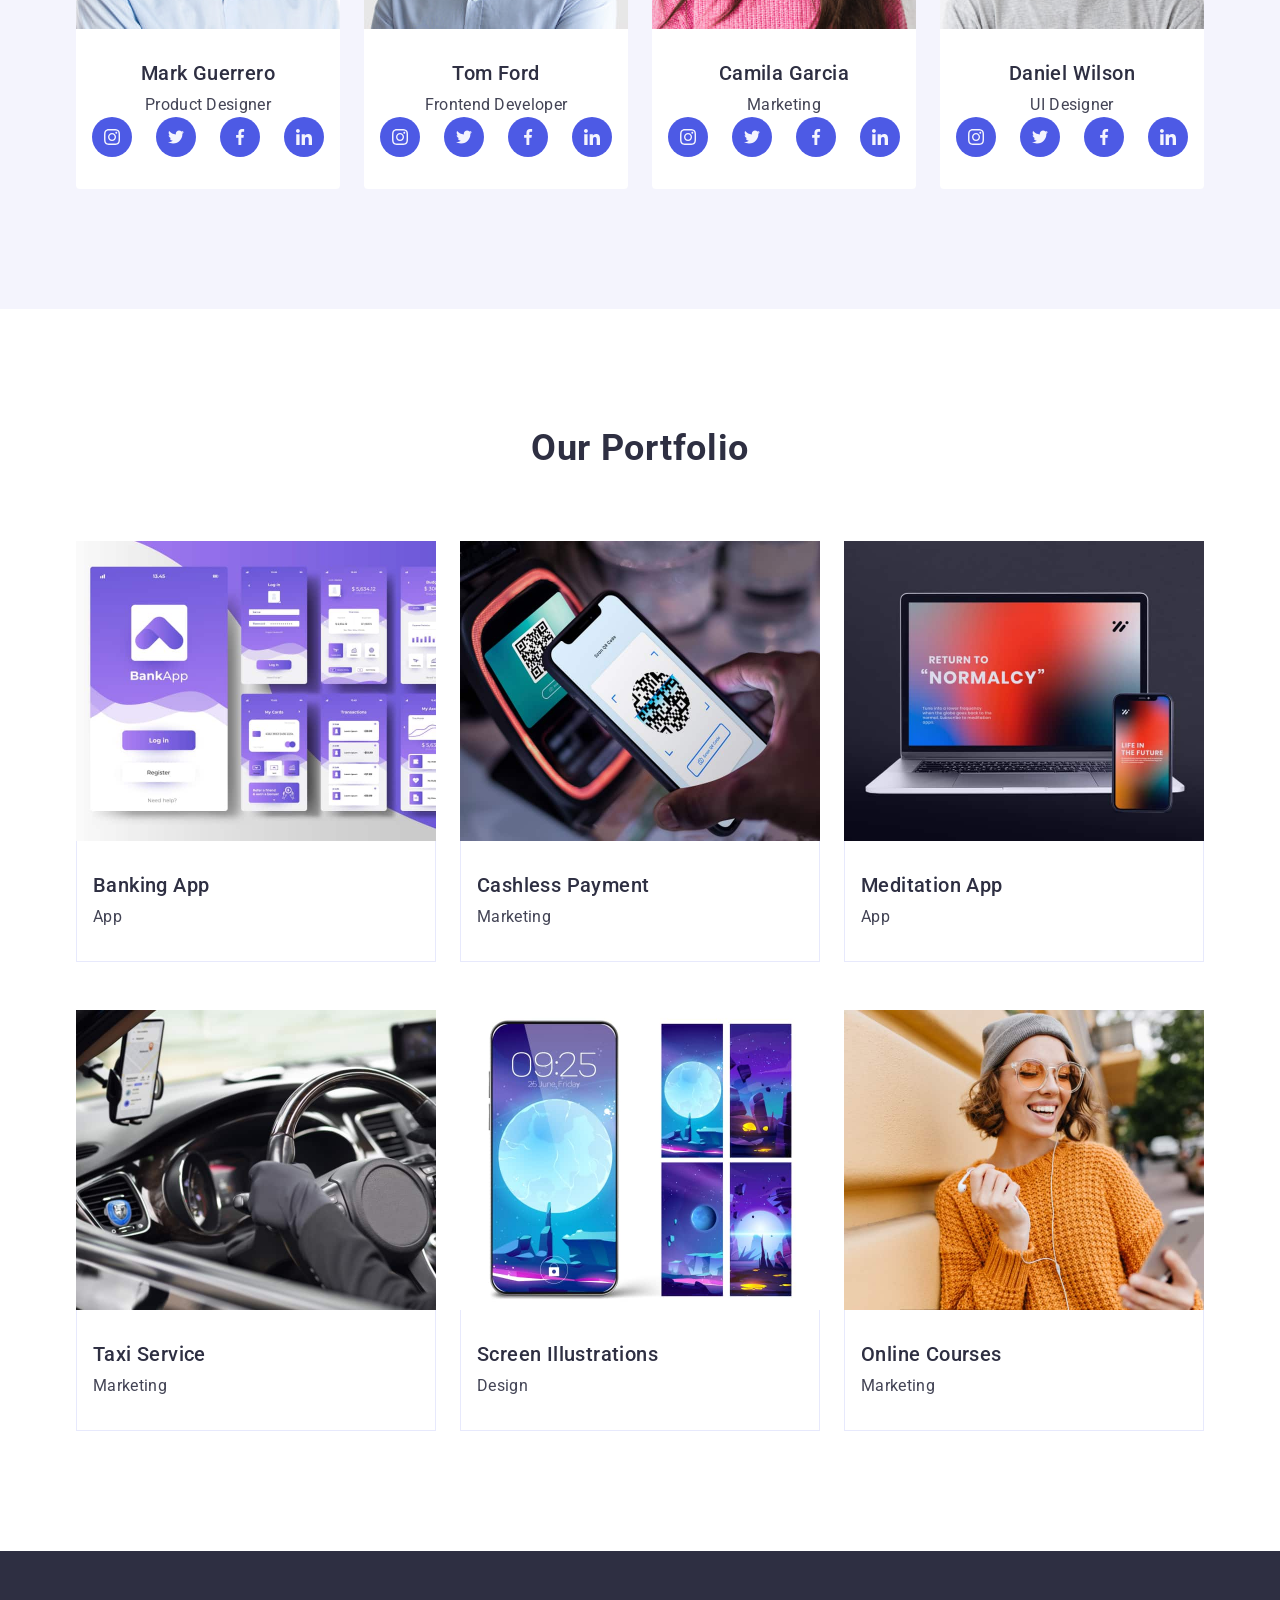
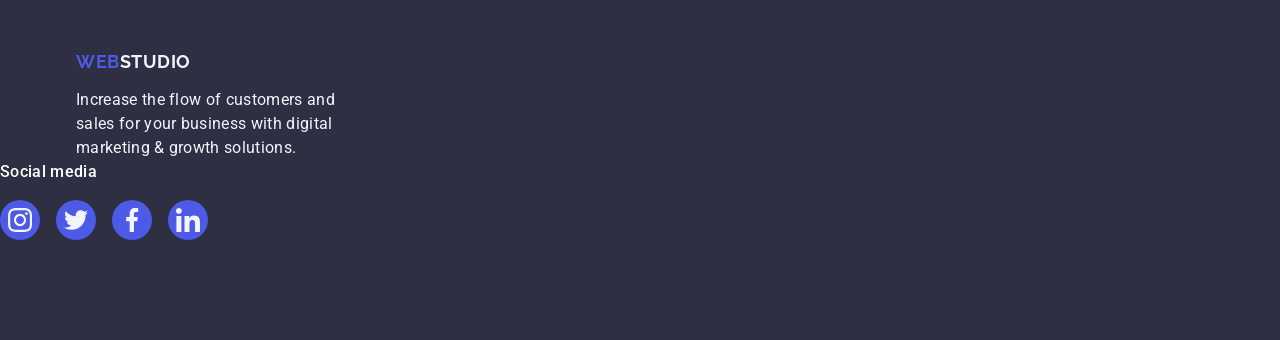
==== commit 598c2cc9: "Summary (required)" ====
--- a/index.html
+++ b/index.html
@@ -69,6 +69,11 @@
           <h2 class="visually-hidden">Benefits section</h2>
           <ul class="benefits-list">
             <li class="benefits-item">
+              <div class="benefits-box-icon">
+                <svg class="benefits-icon" width="64" height="64">
+                  <use href="./images/icons.svg#icon-antenna"></use>
+                </svg>
+              </div>
               <h3 class="benefits-titles">Strategy</h3>
               <p class="benefits-text">
                 Our goal is to identify the business problem to walk away with
@@ -76,6 +81,11 @@
               </p>
             </li>
             <li class="benefits-item">
+              <div class="benefits-box-icon">
+                <svg class="benefits-icon" width="64" height="64">
+                  <use href="./images/icons.svg#icon-clock"></use>
+                </svg>
+              </div>
               <h3 class="benefits-titles">Punctuality</h3>
               <p class="benefits-text">
                 Bring the key message to the brand's audience for the best price
@@ -83,6 +93,11 @@
               </p>
             </li>
             <li class="benefits-item">
+              <div class="benefits-box-icon">
+                <svg class="benefits-icon" width="64" height="64">
+                  <use href="./images/icons.svg#icon-diagram"></use>
+                </svg>
+              </div>
               <h3 class="benefits-titles">Diligence</h3>
               <p class="benefits-text">
                 Research and confirm brands that present the strongest digital
@@ -90,6 +105,11 @@
               </p>
             </li>
             <li class="benefits-item">
+              <div class="benefits-box-icon">
+                <svg class="benefits-icon" width="64" height="64">
+                  <use href="./images/icons.svg#icon-astronaut"></use>
+                </svg>
+              </div>
               <h3 class="benefits-titles">Technologies</h3>
               <p class="benefits-text">
                 Design practice focused on digital experiences. We bring forth a
@@ -324,7 +344,7 @@
     </main>
     <!--Footer section-->
     <footer class="footer">
-      <div class="container">
+      <div class="container footer-container">
         <a class="footer-logo link" href="./index.html"
           >Web<span class="footer-accent">Studio</span></a
         >
@@ -333,6 +353,39 @@
           digital marketing & growth solutions.
         </p>
       </div>
+      <div class="footer-social-media">
+        <p class="footer-social-media-text">Social media</p>
+        <ul class="footer-social-media-list">
+          <li class="footer-social-media-item">
+            <a class="footer-social-media-link" href="">
+              <svg class="footer-icon" width="24" height="24">
+                <use href="./images/icons.svg#icon-instagram"></use>
+              </svg>
+            </a>
+          </li>
+          <li class="footer-social-media-item">
+            <a class="footer-social-media-link" href="">
+              <svg class="footer-icon" width="24" height="24">
+                <use href="./images/icons.svg#icon-twitter"></use>
+              </svg>
+            </a>
+          </li>
+          <li class="footer-social-media-item">
+            <a class="footer-social-media-link" href="">
+              <svg class="footer-icon" width="24" height="24">
+                <use href="./images/icons.svg#icon-facebook"></use>
+              </svg>
+            </a>
+          </li>
+          <li class="footer-social-media-item">
+            <a class="footer-social-media-link" href="">
+              <svg class="footer-icon" width="24" height="24">
+                <use href="./images/icons.svg#icon-linkedin"></use>
+              </svg>
+            </a>
+          </li>
+        </ul>
+      </div>
     </footer>
   </body>
 </html>
--- a/css/styles.css
+++ b/css/styles.css
@@ -217,6 +217,19 @@
   letter-spacing: 0.02em;
   color: #434455;
 }
+.benefits-box-icon {
+  display: flex;
+  align-items: center;
+  justify-content: center;
+  height: 112px;
+  background-color: #f4f4fd;
+  border-radius: 4px;
+  border: 1px solid #8e8f99;
+  min-width: 264px;
+  margin-bottom: 8px;
+}
+.benefits-icon {
+}
 /*Team section*/
 .team {
   padding-top: 120px;
@@ -369,6 +382,8 @@
   padding-top: 100px;
   padding-bottom: 100px;
   background: var(--brand-color);
+}
+.footer-container {
 }
 .footer-logo {
   font-family: "Raleway", sans-serif;
@@ -390,6 +405,44 @@
 }
 .footer-accent {
   color: #f4f4fd;
+}
+.footer-social-media {
+  margin-right: 120px;
+}
+.footer-social-media-text {
+  font-weight: 500;
+  font-size: 16px;
+  line-height: 1.5;
+  letter-spacing: 0.02em;
+  color: #ffffff;
+  margin-bottom: 16px;
+}
+.footer-social-media-list {
+  display: flex;
+  gap: 16px;
+}
+.footer-social-media-item {
+  width: 40px;
+  height: 40px;
+}
+.footer-social-media-link {
+  width: 100%;
+  height: 100%;
+  background-color: #4d5ae5;
+  border-radius: 50%;
+  display: flex;
+  align-items: center;
+  justify-content: center;
+  transition: background-color 250ms cubic-bezier(0.4, 0, 0.2, 1);
+}
+.footer-social-media-link:hover {
+  background-color: #31d0aa;
+}
+.footer-social-media-link:focus {
+  background-color: #31d0aa;
+}
+.footer-icon {
+  fill: #f4f4fd;
 }
 .visually-hidden {
   position: absolute;
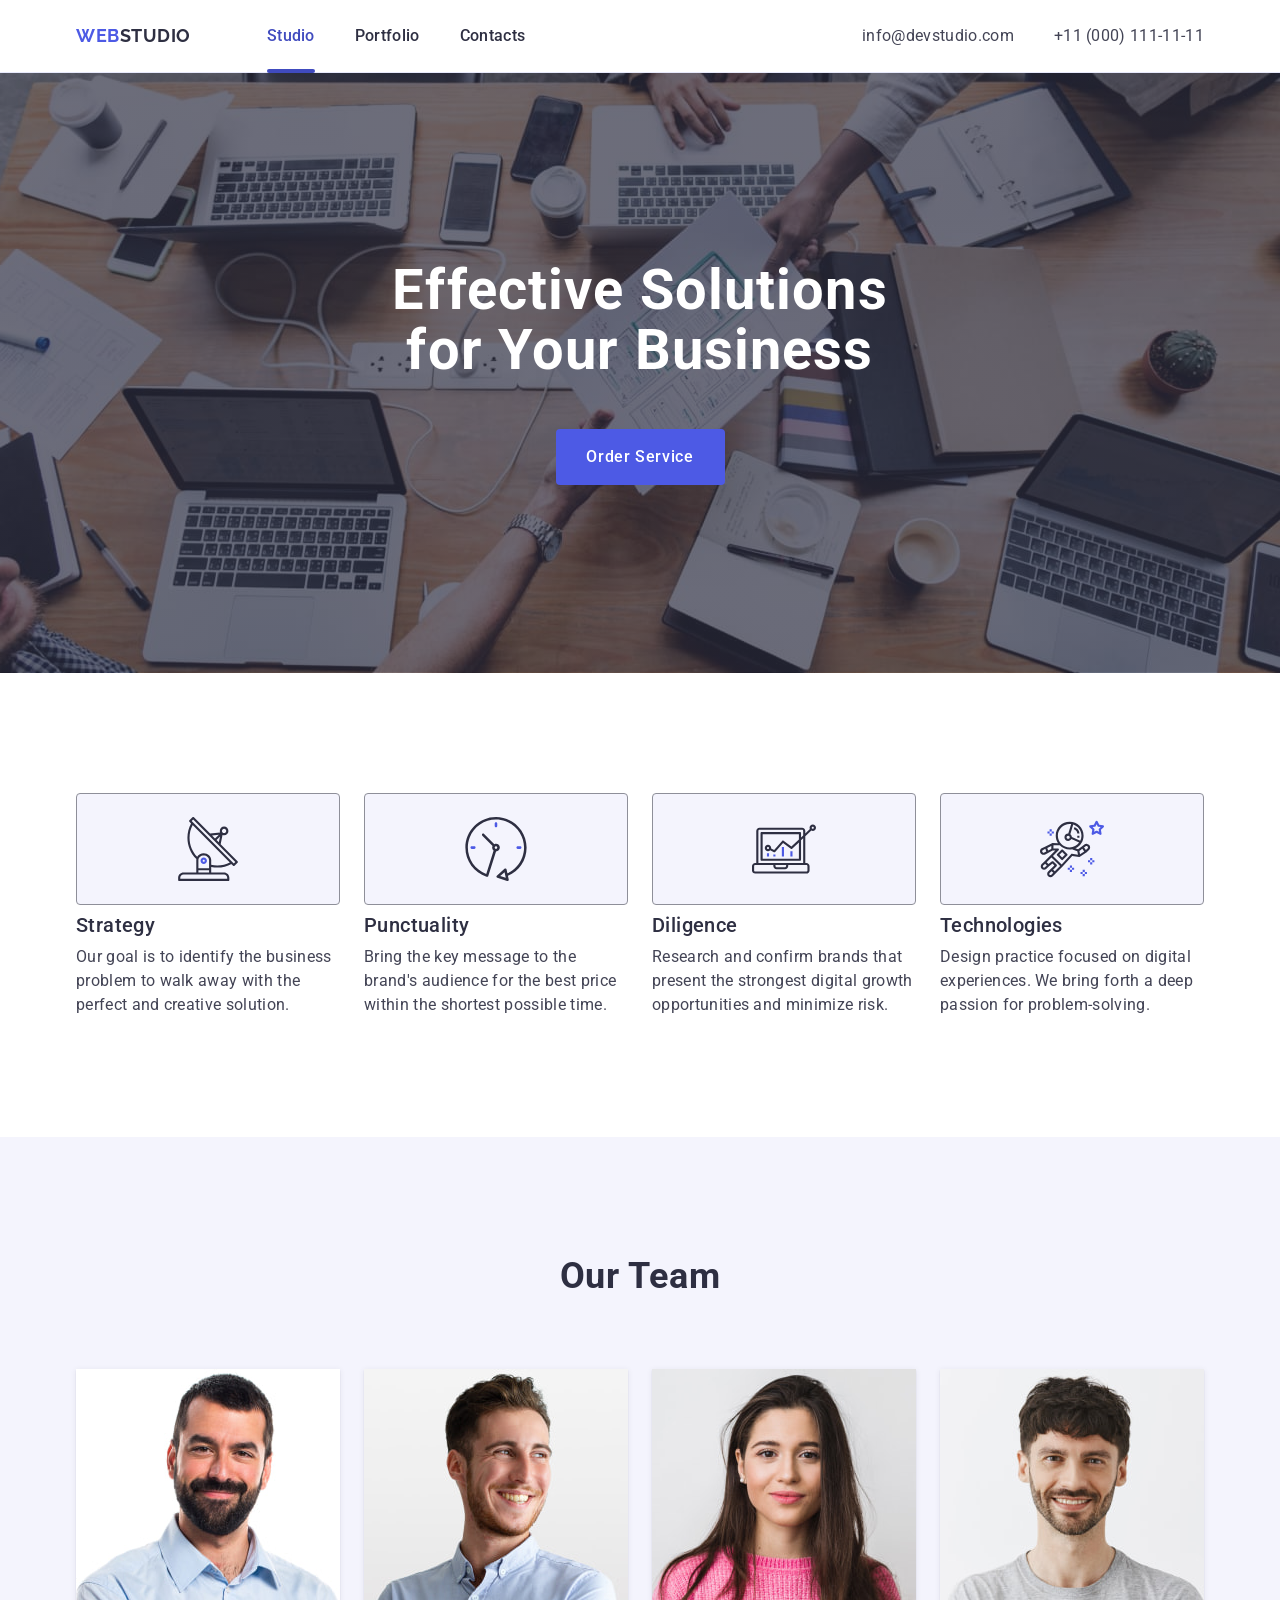
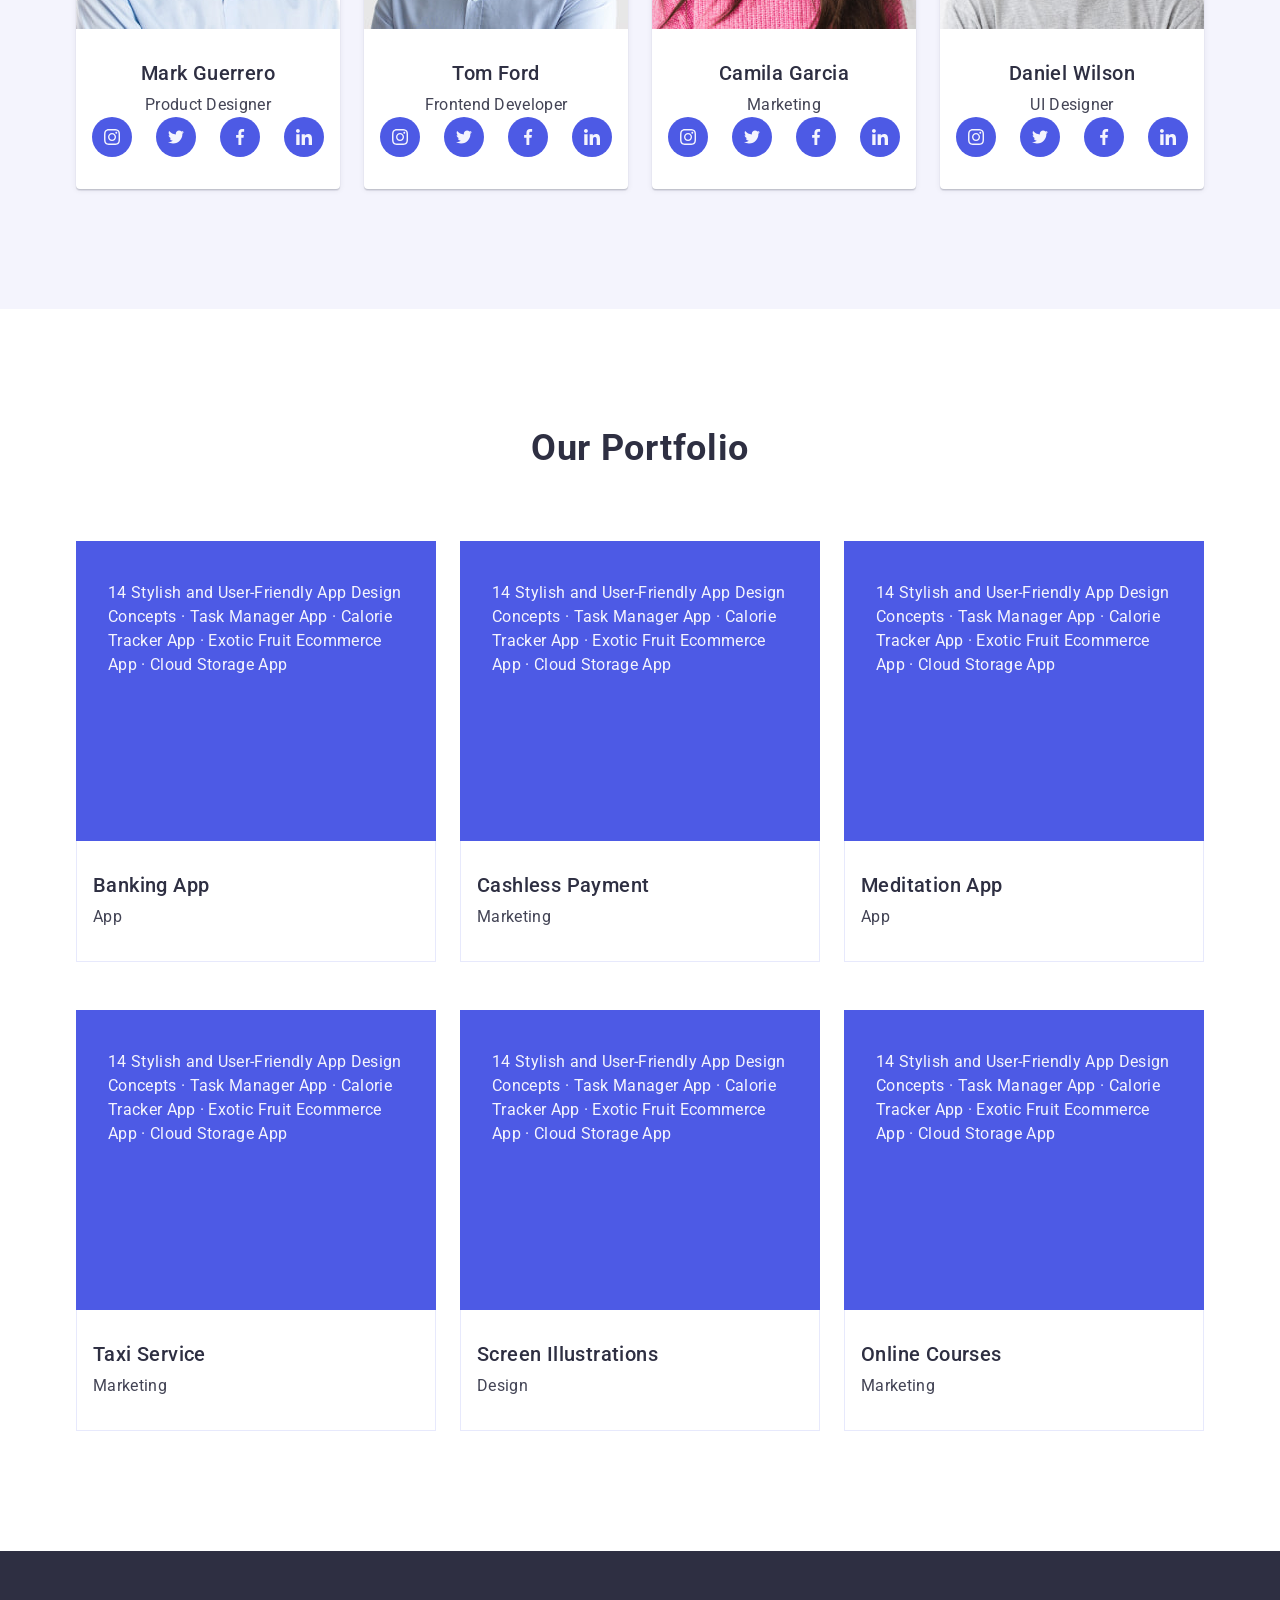
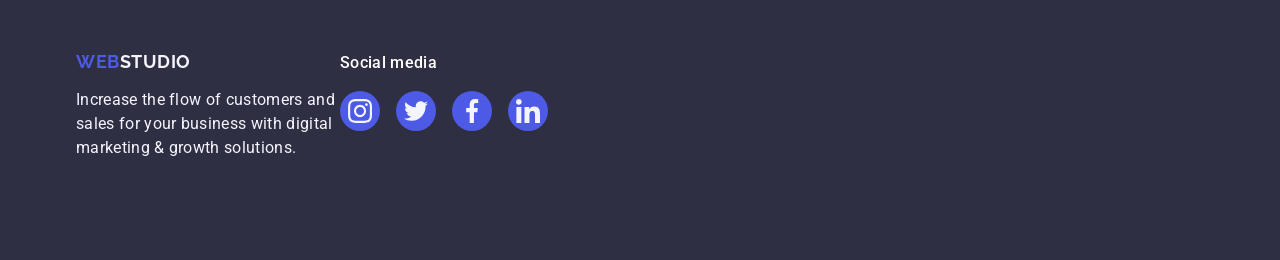
==== commit 2b085cc3: "Summary (required)" ====
--- a/index.html
+++ b/index.html
@@ -281,58 +281,104 @@
           <h2 class="portfolio-title">Our Portfolio</h2>
           <ul class="portfolio-list">
             <li class="portfolio-item">
-              <img src="./images/img-app.jpg" alt="bank-app-img" width="360" />
+              <div class="portfolio-img-overlay">
+                <img
+                  src="./images/img-app.jpg"
+                  alt="bank-app-img"
+                  width="360"
+                />
+                <p class="portfolio-content-overlay">
+                  14 Stylish and User-Friendly App Design Concepts · Task
+                  Manager App · Calorie Tracker App · Exotic Fruit Ecommerce App
+                  · Cloud Storage App
+                </p>
+              </div>
               <div class="portfolio-container">
                 <h3 class="row-title">Banking App</h3>
                 <p class="row-text">App</p>
               </div>
             </li>
             <li class="portfolio-item">
-              <img src="./images/img-pay.jpg" alt="qr-code-img" width="360" />
+              <div class="portfolio-img-overlay">
+                <img src="./images/img-pay.jpg" alt="qr-code-img" width="360" />
+                <p class="portfolio-content-overlay">
+                  14 Stylish and User-Friendly App Design Concepts · Task
+                  Manager App · Calorie Tracker App · Exotic Fruit Ecommerce App
+                  · Cloud Storage App
+                </p>
+              </div>
               <div class="portfolio-container">
                 <h3 class="row-title">Cashless Payment</h3>
                 <p class="row-text">Marketing</p>
               </div>
             </li>
             <li class="portfolio-item">
-              <img
-                src="./images/img-gadgets.jpg"
-                alt="life-in-the-future-img"
-                width="360"
-              />
+              <div class="portfolio-img-overlay">
+                <img
+                  src="./images/img-gadgets.jpg"
+                  alt="life-in-the-future-img"
+                  width="360"
+                />
+                <p class="portfolio-content-overlay">
+                  14 Stylish and User-Friendly App Design Concepts · Task
+                  Manager App · Calorie Tracker App · Exotic Fruit Ecommerce App
+                  · Cloud Storage App
+                </p>
+              </div>
               <div class="portfolio-container">
                 <h3 class="row-title">Meditation App</h3>
                 <p class="row-text">App</p>
               </div>
             </li>
             <li class="portfolio-item">
-              <img
-                src="./images/img-nav.jpg"
-                alt="navigation-img"
-                width="360"
-              />
+              <div class="portfolio-img-overlay">
+                <img
+                  src="./images/img-nav.jpg"
+                  alt="navigation-img"
+                  width="360"
+                />
+                <p class="portfolio-content-overlay">
+                  14 Stylish and User-Friendly App Design Concepts · Task
+                  Manager App · Calorie Tracker App · Exotic Fruit Ecommerce App
+                  · Cloud Storage App
+                </p>
+              </div>
               <div class="portfolio-container">
                 <h3 class="row-title">Taxi Service</h3>
                 <p class="row-text">Marketing</p>
               </div>
             </li>
             <li class="portfolio-item">
-              <img
-                src="./images/img-phone.jpg"
-                alt="wallpaper-theme-img"
-                width="360"
-              />
+              <div class="portfolio-img-overlay">
+                <img
+                  src="./images/img-phone.jpg"
+                  alt="wallpaper-theme-img"
+                  width="360"
+                />
+                <p class="portfolio-content-overlay">
+                  14 Stylish and User-Friendly App Design Concepts · Task
+                  Manager App · Calorie Tracker App · Exotic Fruit Ecommerce App
+                  · Cloud Storage App
+                </p>
+              </div>
               <div class="portfolio-container">
                 <h3 class="row-title">Screen Illustrations</h3>
                 <p class="row-text">Design</p>
               </div>
             </li>
             <li class="portfolio-item">
-              <img
-                src="./images/img-girl.jpg"
-                alt="girl-airpods-img"
-                width="360"
-              />
+              <div class="portfolio-img-overlay">
+                <img
+                  src="./images/img-girl.jpg"
+                  alt="girl-airpods-img"
+                  width="360"
+                />
+                <p class="portfolio-content-overlay">
+                  14 Stylish and User-Friendly App Design Concepts · Task
+                  Manager App · Calorie Tracker App · Exotic Fruit Ecommerce App
+                  · Cloud Storage App
+                </p>
+              </div>
               <div class="portfolio-container">
                 <h3 class="row-title">Online Courses</h3>
                 <p class="row-text">Marketing</p>
@@ -345,46 +391,48 @@
     <!--Footer section-->
     <footer class="footer">
       <div class="container footer-container">
-        <a class="footer-logo link" href="./index.html"
-          >Web<span class="footer-accent">Studio</span></a
-        >
-        <p class="footer-text">
-          Increase the flow of customers and sales for your business with
-          digital marketing & growth solutions.
-        </p>
-      </div>
-      <div class="footer-social-media">
-        <p class="footer-social-media-text">Social media</p>
-        <ul class="footer-social-media-list">
-          <li class="footer-social-media-item">
-            <a class="footer-social-media-link" href="">
-              <svg class="footer-icon" width="24" height="24">
-                <use href="./images/icons.svg#icon-instagram"></use>
-              </svg>
-            </a>
-          </li>
-          <li class="footer-social-media-item">
-            <a class="footer-social-media-link" href="">
-              <svg class="footer-icon" width="24" height="24">
-                <use href="./images/icons.svg#icon-twitter"></use>
-              </svg>
-            </a>
-          </li>
-          <li class="footer-social-media-item">
-            <a class="footer-social-media-link" href="">
-              <svg class="footer-icon" width="24" height="24">
-                <use href="./images/icons.svg#icon-facebook"></use>
-              </svg>
-            </a>
-          </li>
-          <li class="footer-social-media-item">
-            <a class="footer-social-media-link" href="">
-              <svg class="footer-icon" width="24" height="24">
-                <use href="./images/icons.svg#icon-linkedin"></use>
-              </svg>
-            </a>
-          </li>
-        </ul>
+        <div>
+          <a class="footer-logo link" href="./index.html"
+            >Web<span class="footer-accent">Studio</span></a
+          >
+          <p class="footer-text">
+            Increase the flow of customers and sales for your business with
+            digital marketing & growth solutions.
+          </p>
+        </div>
+        <div class="footer-social-media">
+          <p class="footer-social-media-text">Social media</p>
+          <ul class="footer-social-media-list">
+            <li class="footer-social-media-item">
+              <a class="footer-social-media-link" href="">
+                <svg class="footer-icon" width="24" height="24">
+                  <use href="./images/icons.svg#icon-instagram"></use>
+                </svg>
+              </a>
+            </li>
+            <li class="footer-social-media-item">
+              <a class="footer-social-media-link" href="">
+                <svg class="footer-icon" width="24" height="24">
+                  <use href="./images/icons.svg#icon-twitter"></use>
+                </svg>
+              </a>
+            </li>
+            <li class="footer-social-media-item">
+              <a class="footer-social-media-link" href="">
+                <svg class="footer-icon" width="24" height="24">
+                  <use href="./images/icons.svg#icon-facebook"></use>
+                </svg>
+              </a>
+            </li>
+            <li class="footer-social-media-item">
+              <a class="footer-social-media-link" href="">
+                <svg class="footer-icon" width="24" height="24">
+                  <use href="./images/icons.svg#icon-linkedin"></use>
+                </svg>
+              </a>
+            </li>
+          </ul>
+        </div>
       </div>
     </footer>
   </body>
--- a/css/styles.css
+++ b/css/styles.css
@@ -50,6 +50,8 @@
 .header {
   background: #ffffff;
   border-bottom: 1px solid #e7e9fc;
+  box-shadow: 0px 2px 1px rgba(46, 47, 66, 0.08),
+    0px 1px 1px rgba(46, 47, 66, 0.16), 0px 1px 6px rgba(46, 47, 66, 0.08);
 }
 .header-list {
   display: flex;
@@ -109,6 +111,7 @@
   background-color: #404bbf;
   height: 4px;
   width: 100%;
+  border-radius: 2px;
 }
 .address {
   font-style: normal;
@@ -125,6 +128,7 @@
   font-size: 16px;
   line-height: 1.5;
   letter-spacing: 0.02em;
+  transition: color 250ms cubic-bezier(0.4, 0, 0.2, 1);
 }
 .contacts-link {
   color: #434455;
@@ -146,6 +150,7 @@
       rgba(46, 47, 66, 0.7)
     ),
     url(../images/people-office\ 1.jpg);
+  max-width: 1440px;
   background-repeat: no-repeat;
   background-position: center;
   background-size: cover;
@@ -179,6 +184,7 @@
   display: block;
   min-width: 169px;
   border-radius: 4px;
+  transition: background-color 250ms cubic-bezier(0.4, 0, 0.2, 1);
 }
 .hero-button:hover {
   background-color: #404bbf;
@@ -228,8 +234,8 @@
   min-width: 264px;
   margin-bottom: 8px;
 }
-.benefits-icon {
-}
+/*.benefits-icon {
+}*/
 /*Team section*/
 .team {
   padding-top: 120px;
@@ -262,6 +268,8 @@
   width: calc((100% - 72px) / 4);
   border-radius: 0px 0px 4px 4px;
   background-color: #ffffff;
+  box-shadow: 0px 1px 6px rgba(46, 47, 66, 0.08),
+    0px 1px 1px rgba(46, 47, 66, 0.16), 0px 2px 1px rgba(46, 47, 66, 0.08);
 }
 .team-titles {
   font-style: normal;
@@ -329,6 +337,7 @@
 }
 .portfolio-item {
   width: calc((100% - 48px) / 3);
+  transition: box-shadow 250ms cubic-bezier(0.4, 0, 0.2, 1);
 }
 .portfolio-title {
   font-style: normal;
@@ -340,6 +349,29 @@
   text-transform: capitalize;
   color: var(--brand-color);
   margin-bottom: 72px;
+}
+.portfolio-img-overlay {
+  position: relative;
+  overflow: hidden;
+}
+.portfolio-content-overlay {
+  width: 100%;
+  height: 100%;
+  font-weight: 400;
+  font-size: 16px;
+  line-height: 1.5;
+  letter-spacing: 0.02em;
+  color: #f4f4fd;
+  background: #4d5ae5;
+  padding: 40px 32px;
+  position: absolute;
+  top: 0;
+  left: 0;
+  transform: translateY(100%);
+}
+.portfolio-item:hover,
+.portfolio-content-overlay {
+  transform: translateY(0%);
 }
 .main-button {
   font-family: "Roboto", sans-serif;
@@ -384,6 +416,7 @@
   background: var(--brand-color);
 }
 .footer-container {
+  display: flex;
 }
 .footer-logo {
   font-family: "Raleway", sans-serif;
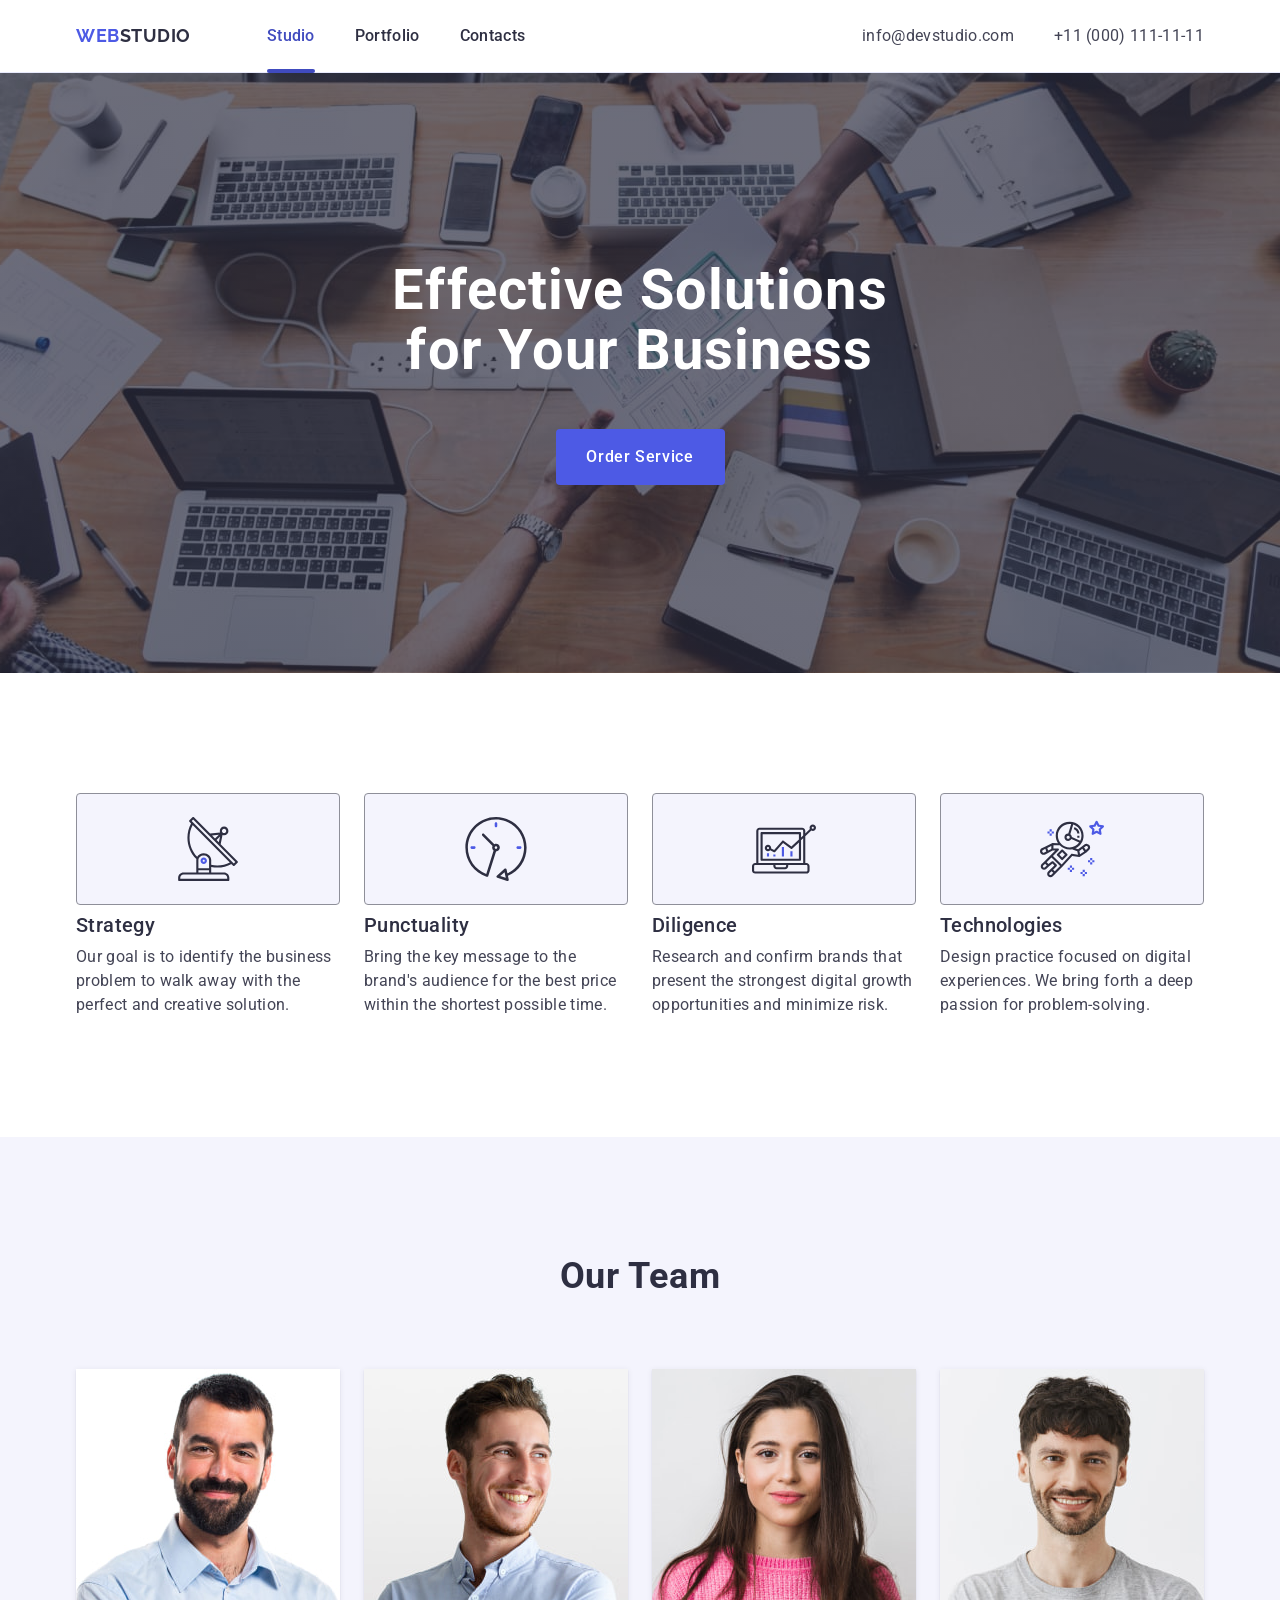
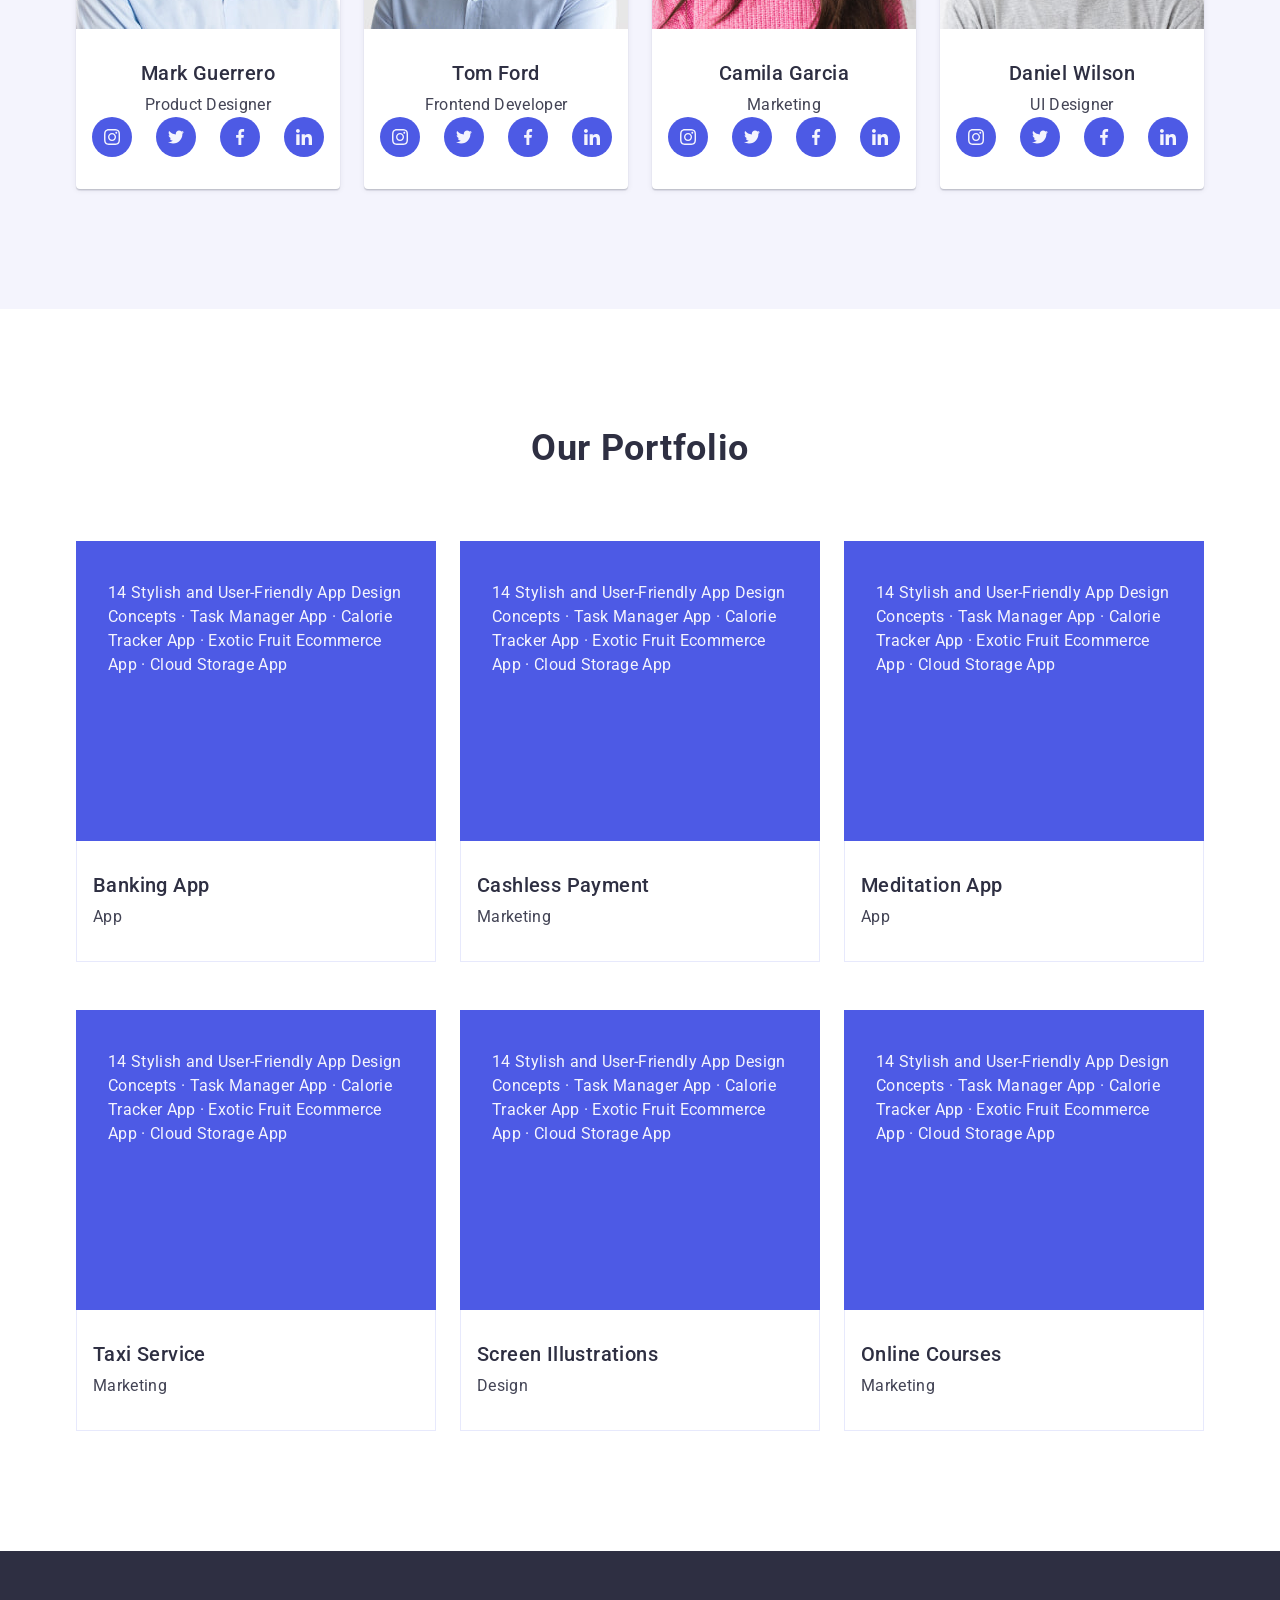
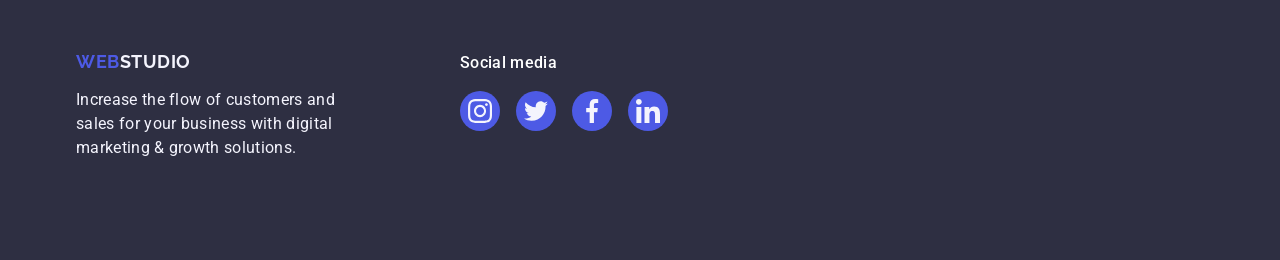
==== commit 1d47aa59: "Summary (required)" ====
--- a/index.html
+++ b/index.html
@@ -391,7 +391,7 @@
     <!--Footer section-->
     <footer class="footer">
       <div class="container footer-container">
-        <div>
+        <div class="footer-box">
           <a class="footer-logo link" href="./index.html"
             >Web<span class="footer-accent">Studio</span></a
           >
--- a/css/styles.css
+++ b/css/styles.css
@@ -128,7 +128,6 @@
   font-size: 16px;
   line-height: 1.5;
   letter-spacing: 0.02em;
-  transition: color 250ms cubic-bezier(0.4, 0, 0.2, 1);
 }
 .contacts-link {
   color: #434455;
@@ -149,7 +148,7 @@
       rgba(46, 47, 66, 0.7),
       rgba(46, 47, 66, 0.7)
     ),
-    url(../images/people-office\ 1.jpg);
+    url(../images/people-office.jpg);
   max-width: 1440px;
   background-repeat: no-repeat;
   background-position: center;
@@ -368,8 +367,12 @@
   top: 0;
   left: 0;
   transform: translateY(100%);
-}
-.portfolio-item:hover,
+  transition: transform 250ms cubic-bezier(0.4, 0, 0.2, 1);
+}
+.portfolio-item:hover {
+  box-shadow: 0px 1px 6px rgba(46, 47, 66, 0.08),
+    0px 1px 1px rgba(46, 47, 66, 0.16), 0px 2px 1px rgba(46, 47, 66, 0.08);
+}
 .portfolio-content-overlay {
   transform: translateY(0%);
 }
@@ -417,6 +420,10 @@
 }
 .footer-container {
   display: flex;
+  align-items: baseline;
+}
+.footer-box {
+  margin-right: 120px;
 }
 .footer-logo {
   font-family: "Raleway", sans-serif;
